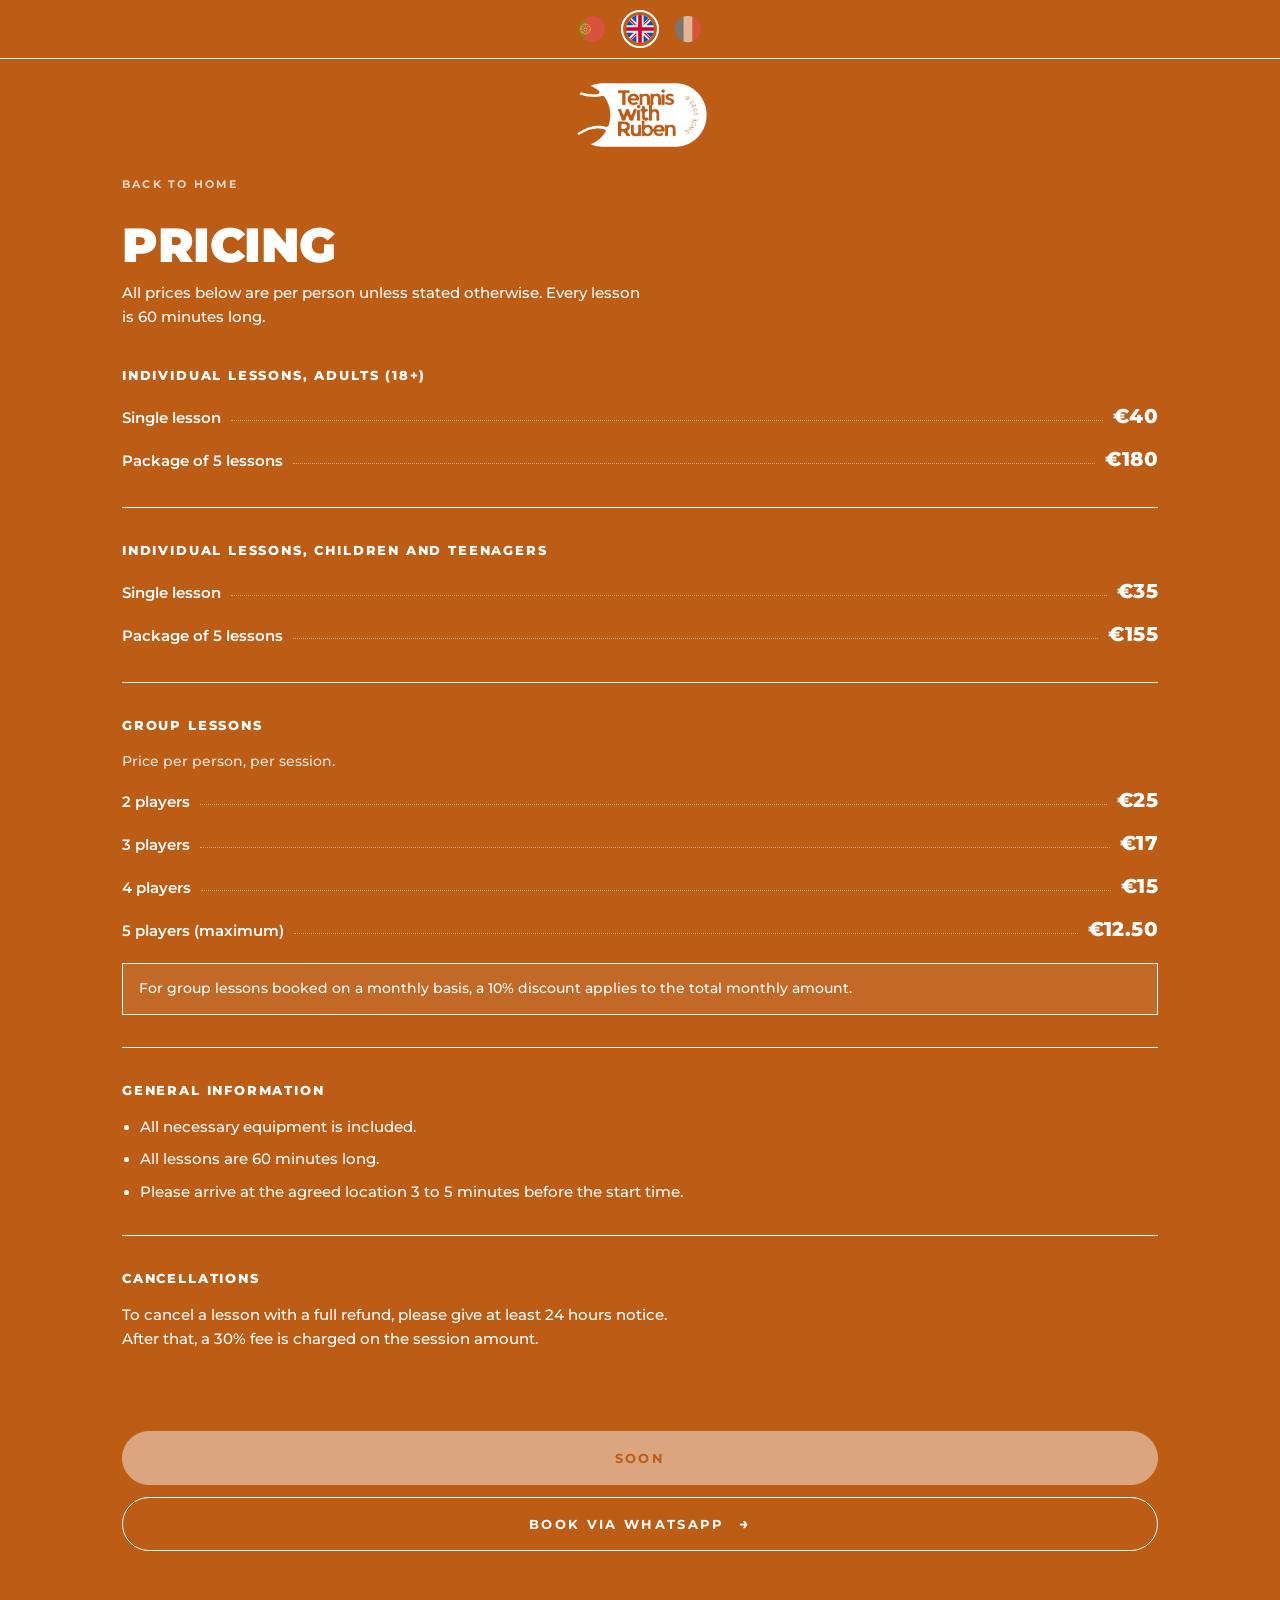
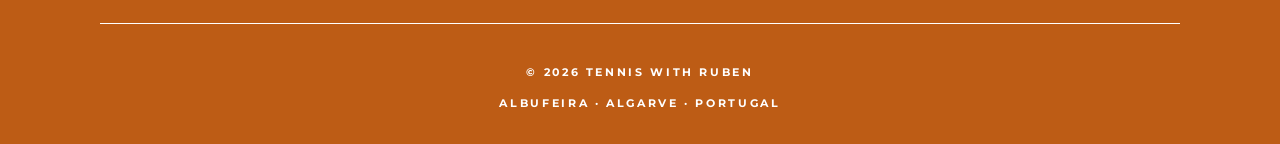
==== precos.html @ d966b4c9 "m" ====
<!DOCTYPE html>
<html lang="pt-PT">
<head>
  <meta charset="UTF-8" />
  <meta http-equiv="X-UA-Compatible" content="IE=edge" />
  <meta
    name="viewport"
    content="width=device-width, initial-scale=1.0, viewport-fit=cover, maximum-scale=5.0"
  />
  <meta name="theme-color" content="#bd5c15" />
  <meta name="description" content="Preços e pacotes de aulas de ténis com o Ruben em Albufeira, Algarve." />

  <title>Preços, Tennis With Ruben</title>

  <link rel="icon" type="image/png" sizes="32x32" href="assets/images/icon-square.png" />
  <link rel="apple-touch-icon" href="assets/images/og-share.png" />

  <link rel="preconnect" href="https://fonts.googleapis.com" />
  <link rel="preconnect" href="https://fonts.gstatic.com" crossorigin />
  <link
    href="https://fonts.googleapis.com/css2?family=Montserrat:ital,wght@0,400;0,500;0,600;0,700;0,800;0,900&display=swap"
    rel="stylesheet"
  />

  <link rel="stylesheet" href="styles.css" />
</head>
<body>
  <a class="skip-link" href="#main">Skip to content</a>

  <header class="topbar">
    <nav class="lang-switch" aria-label="Language">
      <button class="lang-btn is-active" type="button" data-lang="pt" aria-pressed="true" aria-label="Português">
        <img src="assets/svgicons/flag-for-portugal-svgrepo-com.svg" alt="" class="lang-flag" width="28" height="28" />
      </button>
      <button class="lang-btn" type="button" data-lang="en" aria-pressed="false" aria-label="English">
        <img src="assets/svgicons/united-kingdom-svgrepo-com.svg" alt="" class="lang-flag" width="28" height="28" />
      </button>
      <button class="lang-btn" type="button" data-lang="fr" aria-pressed="false" aria-label="Français">
        <img src="assets/svgicons/flag-for-france-svgrepo-com.svg" alt="" class="lang-flag" width="28" height="28" />
      </button>
    </nav>
  </header>

  <main id="main" class="pricing-page">
    <section class="hero">
      <a href="index.html" class="page-logo-link">
        <img
          src="assets/images/logopill2.png"
          alt="Tennis with Ruben"
          class="hero-logo logo-pill"
          width="320"
          height="96"
        />
      </a>
    </section>

    <div class="pricing-content">
      <a href="index.html" class="back-link" data-i18n="nav.back">Voltar ao início</a>

      <header class="pricing-header">
        <h1 class="pricing-title" data-i18n="price.title">Preços</h1>
        <p class="pricing-intro" data-i18n="price.intro">
          Todos os valores abaixo são por pessoa, salvo indicação em contrário. Cada aula tem a duração de 60 minutos.
        </p>
      </header>

      <section class="price-block">
        <h2 class="price-block-title" data-i18n="price.adults.title">Aulas Individuais, Adultos (+18)</h2>
        <ul class="price-rows">
          <li class="price-row">
            <span class="price-row-label" data-i18n="price.adults.single">Aula avulsa</span>
            <span class="price-row-dots" aria-hidden="true"></span>
            <span class="price-row-value">€40</span>
          </li>
          <li class="price-row">
            <span class="price-row-label" data-i18n="price.adults.pack">Pacote de 5 aulas</span>
            <span class="price-row-dots" aria-hidden="true"></span>
            <span class="price-row-value">€180</span>
          </li>
        </ul>
      </section>

      <section class="price-block">
        <h2 class="price-block-title" data-i18n="price.children.title">Aulas Individuais, Crianças e Adolescentes</h2>
        <ul class="price-rows">
          <li class="price-row">
            <span class="price-row-label" data-i18n="price.children.single">Aula avulsa</span>
            <span class="price-row-dots" aria-hidden="true"></span>
            <span class="price-row-value">€35</span>
          </li>
          <li class="price-row">
            <span class="price-row-label" data-i18n="price.children.pack">Pacote de 5 aulas</span>
            <span class="price-row-dots" aria-hidden="true"></span>
            <span class="price-row-value">€155</span>
          </li>
        </ul>
      </section>

      <section class="price-block">
        <h2 class="price-block-title" data-i18n="price.group.title">Aulas em Grupo</h2>
        <p class="price-block-note" data-i18n="price.group.note">Preço por pessoa, por sessão.</p>
        <ul class="price-rows">
          <li class="price-row">
            <span class="price-row-label" data-i18n="price.group.people2">2 pessoas</span>
            <span class="price-row-dots" aria-hidden="true"></span>
            <span class="price-row-value">€25</span>
          </li>
          <li class="price-row">
            <span class="price-row-label" data-i18n="price.group.people3">3 pessoas</span>
            <span class="price-row-dots" aria-hidden="true"></span>
            <span class="price-row-value">€17</span>
          </li>
          <li class="price-row">
            <span class="price-row-label" data-i18n="price.group.people4">4 pessoas</span>
            <span class="price-row-dots" aria-hidden="true"></span>
            <span class="price-row-value">€15</span>
          </li>
          <li class="price-row">
            <span class="price-row-label" data-i18n="price.group.people5">5 pessoas (máximo)</span>
            <span class="price-row-dots" aria-hidden="true"></span>
            <span class="price-row-value">€12.50</span>
          </li>
        </ul>
        <p class="price-highlight" data-i18n="price.group.monthly">
          Para aulas em grupo com frequência mensal, aplico um desconto de 10% sobre o valor total do mês.
        </p>
      </section>

      <section class="price-block price-block-info">
        <h2 class="price-block-title" data-i18n="price.info.title">Informação Geral</h2>
        <ul class="info-list">
          <li data-i18n="price.info.equipment">Todo o equipamento necessário está incluído.</li>
          <li data-i18n="price.info.duration">Todas as aulas têm a duração de 60 minutos.</li>
          <li data-i18n="price.info.arrival">Chega ao local combinado com 3 a 5 minutos de antecedência.</li>
        </ul>
      </section>

      <section class="price-block price-block-info">
        <h2 class="price-block-title" data-i18n="price.cancel.title">Cancelamentos</h2>
        <p class="info-paragraph" data-i18n="price.cancel.body">
          Para cancelar uma aula com reembolso integral, avisa com pelo menos 24 horas de antecedência. Após esse prazo, é aplicada uma taxa de 30% sobre o valor da sessão.
        </p>
      </section>

      <div class="pricing-actions">
        <span
          class="btn btn-primary pricing-cta is-disabled"
          role="status"
          aria-disabled="true"
        >
          <span data-i18n="s3.btn">Em breve</span>
        </span>
        <a
          class="btn btn-outline pricing-cta-secondary"
          data-i18n-href="price.whatsapp.packages"
          href="https://wa.me/351962669288"
          target="_blank"
          rel="noopener"
        >
          <span data-i18n="price.cta">Reservar por WhatsApp</span>
          <span class="arrow" aria-hidden="true">→</span>
        </a>
      </div>
    </div>

    <footer class="footer">
      <div class="footer-line">© <span id="year">2026</span> Tennis With Ruben</div>
      <div class="footer-line" data-i18n="footer.loc">Albufeira · Algarve · Portugal</div>
    </footer>
  </main>

  <script src="i18n.js"></script>
  <script src="app.js"></script>
</body>
</html>
---- styles.css ----
/* ============================================================
   Tennis With Ruben — country-club edition
   Palette: terracotta (main) + white (details) — inverted
   Type: Montserrat
   ============================================================ */

:root {
  --white: #ffffff;
  --accent: #bd5c15;
  --accent-deep: #9a4a11;

  /* Page: orange surface, white type */
  --bg: var(--accent);
  --bg-deep: var(--accent-deep);
  --fg: var(--white);
  --fg-soft: rgba(255, 255, 255, 0.55);
  --fg-muted: rgba(255, 255, 255, 0.14);

  /* Modal sheet: white surface, orange type (readable) */
  --surface: var(--white);
  --surface-fg: var(--accent);
  --surface-muted: rgba(189, 92, 21, 0.12);

  --max-w: 1080px;
  --gutter-x: 22px;

  --safe-top: env(safe-area-inset-top, 0px);
  --safe-bottom: env(safe-area-inset-bottom, 0px);
}

*,
*::before,
*::after {
  box-sizing: border-box;
}

html,
body {
  margin: 0;
  padding: 0;
}

html {
  -webkit-text-size-adjust: 100%;
  text-size-adjust: 100%;
}

button {
  font: inherit;
  color: inherit;
  background: none;
  border: 0;
  cursor: pointer;
}

a {
  color: inherit;
  text-decoration: none;
  -webkit-tap-highlight-color: transparent;
}

:focus-visible {
  outline: 2px solid var(--fg);
  outline-offset: 3px;
}

::selection {
  background: var(--fg);
  color: var(--bg);
}

body {
  font-family: "Montserrat", system-ui, -apple-system, "Segoe UI", Roboto,
    "Helvetica Neue", Arial, sans-serif;
  color: var(--fg);
  background: var(--bg);
  min-height: 100svh;
  min-height: 100vh;
  font-size: 16px;
  line-height: 1.55;
  -webkit-font-smoothing: antialiased;
  -moz-osx-font-smoothing: grayscale;
  overflow-x: hidden;
}

.skip-link {
  position: absolute;
  left: -9999px;
}
.skip-link:focus {
  left: 16px;
  top: 16px;
  background: var(--fg);
  color: var(--bg);
  padding: 10px 14px;
  z-index: 1000;
}

/* ---------- Topbar (language only) ---------- */
.topbar {
  position: sticky;
  top: 0;
  z-index: 20;
  background: var(--bg);
  border-bottom: 1px solid var(--fg);
  padding: calc(10px + var(--safe-top)) var(--gutter-x) 10px;
  display: flex;
  justify-content: center;
}

.lang-switch {
  display: inline-flex;
  align-items: center;
  gap: 10px;
}
.lang-btn {
  padding: 3px;
  border-radius: 50%;
  border: 2px solid transparent;
  line-height: 0;
  opacity: 0.55;
  transition: opacity 0.15s ease, border-color 0.15s ease, transform 0.08s ease;
}
.lang-btn.is-active {
  opacity: 1;
  border-color: var(--fg);
}
.lang-btn:hover {
  opacity: 1;
}
.lang-btn:active {
  transform: scale(0.94);
}
.lang-flag {
  display: block;
  width: 28px;
  height: 28px;
  border-radius: 50%;
  object-fit: cover;
}

/* ---------- Layout helpers ---------- */
main { display: block; }

.section,
.hero,
.footer {
  max-width: var(--max-w);
  margin: 0 auto;
  padding: 0 var(--gutter-x);
}

/* ---------- Hero (small logo only) ---------- */
.hero {
  padding: 24px var(--gutter-x) 32px;
  text-align: center;
}

.hero-logo-wrap {
  margin: 0;
  line-height: 0;
  padding: 8px 0;
}

/* Horizontal pill logos — height-led sizing */
.logo-pill {
  display: block;
  width: auto;
  object-fit: contain;
  object-position: center;
}

.hero-logo {
  height: 64px;
  max-width: min(92vw, 340px);
  margin: 0 auto;
}

/* ---------- Buttons ---------- */
.btn {
  display: inline-flex;
  align-items: center;
  gap: 14px;
  padding: 16px 22px;
  font-family: inherit;
  font-size: 13px;
  font-weight: 700;
  text-transform: uppercase;
  letter-spacing: 0.18em;
  border-radius: 999px;
  border: 1.5px solid var(--fg);
  transition: background-color 0.18s ease, color 0.18s ease, transform 0.08s ease;
  cursor: pointer;
  white-space: nowrap;
}
.btn .arrow {
  font-size: 16px;
  line-height: 1;
  transition: transform 0.18s ease;
}
.btn:hover .arrow { transform: translateX(4px); }
.btn:active { transform: scale(0.985); }

.btn-primary {
  background: var(--fg);
  color: var(--bg);
  border-color: var(--fg);
}
.btn-primary:hover {
  background: rgba(255, 255, 255, 0.88);
  border-color: rgba(255, 255, 255, 0.88);
}

.btn-outline {
  background: transparent;
  color: var(--fg);
}
.btn-outline:hover {
  background: var(--fg);
  color: var(--bg);
  border-color: var(--fg);
}

.btn-lg {
  padding: 20px 28px;
  font-size: 14px;
}

.btn.is-disabled {
  opacity: 0.45;
  cursor: not-allowed;
  pointer-events: none;
}
.btn.is-disabled:hover {
  background: transparent;
  color: var(--fg);
  border-color: var(--fg);
}
.btn-primary.is-disabled:hover {
  background: var(--fg);
  color: var(--bg);
}
.btn.is-disabled:hover .arrow { transform: none; }
.btn.is-disabled:active { transform: none; }

/* ---------- Sections ---------- */
.section {
  padding-top: 40px;
  padding-bottom: 40px;
}

.hero + .section {
  padding-top: 8px;
}

.section-label {
  display: flex;
  align-items: center;
  gap: 14px;
  margin: 0 0 20px;
  font-size: 11px;
  font-weight: 700;
  text-transform: uppercase;
  letter-spacing: 0.26em;
  color: var(--fg);
}
.section-label .num {
  font-size: 12px;
  font-weight: 800;
  border: 1.5px solid var(--fg);
  padding: 3px 8px;
  letter-spacing: 0.14em;
}

.section-title {
  margin: 0 0 14px;
  font-size: clamp(36px, 9vw, 64px);
  font-weight: 900;
  text-transform: uppercase;
  letter-spacing: -0.015em;
  line-height: 0.98;
  color: var(--fg);
}

.section-desc {
  margin: 0 0 24px;
  max-width: 46ch;
  font-size: 15px;
  font-weight: 500;
  color: var(--fg);
}

.section-btn {
  margin-top: 6px;
}

.section-about {
  padding-bottom: 48px;
}

.section-about .section-desc {
  max-width: 56ch;
  font-size: 16px;
  margin-bottom: 0;
}

/* ---------- Horizontal rule ---------- */
.rule {
  max-width: var(--max-w);
  margin: 0 auto;
  border: 0;
  border-top: 1px solid var(--fg);
  opacity: 0.45;
}

/* ---------- Footer ---------- */
.footer {
  padding-top: 40px;
  padding-bottom: calc(32px + var(--safe-bottom));
  border-top: 1px solid var(--fg);
  text-align: center;
  font-size: 11px;
  font-weight: 700;
  text-transform: uppercase;
  letter-spacing: 0.24em;
  color: var(--fg);
  display: flex;
  flex-direction: column;
  align-items: center;
  gap: 14px;
}

.footer-logo {
  height: 44px;
  max-width: min(80vw, 260px);
  margin: 4px 0 8px;
}

/* ---------- Modal ---------- */
.modal {
  position: fixed;
  inset: 0;
  z-index: 60;
  display: grid;
  place-items: end center;
}
.modal[hidden] { display: none; }

.modal-backdrop {
  position: absolute;
  inset: 0;
  background: rgba(42, 30, 10, 0.55);
}

.modal-card {
  position: relative;
  width: 100%;
  max-width: 520px;
  background: var(--surface);
  border-top: 1.5px solid var(--surface-fg);
  padding: 40px 22px calc(32px + var(--safe-bottom));
  max-height: 92svh;
  overflow-y: auto;
  overscroll-behavior: contain;
}

@media (min-width: 600px) {
  .modal { place-items: center; padding: 18px; }
  .modal-card {
    border: 1.5px solid var(--surface-fg);
    max-height: 86vh;
  }
}

.modal-close {
  position: absolute;
  top: 8px;
  right: 12px;
  width: 36px;
  height: 36px;
  font-size: 26px;
  line-height: 1;
  color: var(--surface-fg);
  display: grid;
  place-items: center;
  border-radius: 50%;
}
.modal-close:hover { background: var(--surface-muted); }

.modal-logo {
  height: 52px;
  max-width: min(85vw, 300px);
  margin: 12px auto 24px;
}
.modal-title {
  margin: 0 0 6px;
  font-size: clamp(26px, 7vw, 36px);
  font-weight: 900;
  text-transform: uppercase;
  letter-spacing: -0.01em;
  line-height: 1;
  text-align: center;
  color: var(--surface-fg);
}
.modal-sub {
  margin: 0 0 24px;
  text-align: center;
  font-size: 13px;
  color: var(--surface-fg);
}

.pkg-list {
  list-style: none;
  margin: 0;
  padding: 0;
  display: grid;
  gap: 18px;
}

.pkg {
  border-top: 1px solid var(--surface-fg);
  padding-top: 16px;
}
.pkg:last-child {
  border-bottom: 1px solid var(--surface-fg);
  padding-bottom: 16px;
}

.pkg-row {
  display: flex;
  align-items: baseline;
  gap: 10px;
}
.pkg-row h3 {
  margin: 0;
  font-size: 14px;
  font-weight: 800;
  text-transform: uppercase;
  letter-spacing: 0.1em;
  color: var(--surface-fg);
}
.pkg-row .dots {
  flex: 1;
  height: 1px;
  border-bottom: 1.5px dotted var(--surface-fg);
  opacity: 0.55;
  transform: translateY(-2px);
}
.pkg-row .price {
  font-size: 18px;
  font-weight: 800;
  color: var(--surface-fg);
  letter-spacing: 0.02em;
}

.pkg-desc {
  margin: 6px 0 0;
  font-size: 13px;
  color: var(--surface-fg);
  opacity: 0.85;
}

.modal-cta {
  display: inline-flex;
  margin-top: 22px;
  width: 100%;
  justify-content: center;
}

/* Buttons inside white modal use orange-on-white */
.modal-card .btn {
  border-color: var(--surface-fg);
}
.modal-card .btn-primary {
  background: var(--surface-fg);
  color: var(--surface);
  border-color: var(--surface-fg);
}
.modal-card .btn-primary:hover {
  background: var(--bg-deep);
  border-color: var(--bg-deep);
}

/* ---------- Pricing page ---------- */
.pricing-page .hero {
  padding-bottom: 16px;
}

.page-logo-link {
  display: inline-block;
  line-height: 0;
}

.pricing-content {
  max-width: var(--max-w);
  margin: 0 auto;
  padding: 0 var(--gutter-x) 24px;
}

.back-link {
  display: inline-block;
  margin-bottom: 28px;
  font-size: 11px;
  font-weight: 700;
  text-transform: uppercase;
  letter-spacing: 0.2em;
  color: var(--fg);
  opacity: 0.75;
  transition: opacity 0.15s ease;
}
.back-link:hover {
  opacity: 1;
}

.pricing-header {
  margin-bottom: 36px;
}

.pricing-title {
  margin: 0 0 12px;
  font-size: clamp(32px, 8vw, 48px);
  font-weight: 900;
  text-transform: uppercase;
  letter-spacing: -0.01em;
  line-height: 1;
  color: var(--fg);
}

.pricing-intro {
  margin: 0;
  max-width: 52ch;
  font-size: 15px;
  font-weight: 500;
  color: var(--fg);
  line-height: 1.6;
}

.price-block {
  margin-bottom: 32px;
  padding-bottom: 32px;
  border-bottom: 1px solid var(--fg);
  opacity: 1;
}
.price-block:last-of-type {
  border-bottom: 0;
  padding-bottom: 0;
}

.price-block-title {
  margin: 0 0 16px;
  font-size: 13px;
  font-weight: 800;
  text-transform: uppercase;
  letter-spacing: 0.14em;
  color: var(--fg);
}

.price-block-note {
  margin: 0 0 12px;
  font-size: 14px;
  font-weight: 500;
  color: var(--fg);
  opacity: 0.85;
}

.price-rows {
  list-style: none;
  margin: 0;
  padding: 0;
  display: grid;
  gap: 12px;
}

.price-row {
  display: flex;
  align-items: baseline;
  gap: 10px;
}

.price-row-label {
  font-size: 15px;
  font-weight: 600;
  color: var(--fg);
}

.price-row-dots {
  flex: 1;
  border-bottom: 1.5px dotted var(--fg);
  opacity: 0.45;
  transform: translateY(-2px);
}

.price-row-value {
  font-size: 20px;
  font-weight: 800;
  color: var(--fg);
  letter-spacing: 0.02em;
}

.price-highlight {
  margin: 18px 0 0;
  padding: 14px 16px;
  font-size: 14px;
  font-weight: 500;
  line-height: 1.55;
  color: var(--fg);
  border: 1.5px solid var(--fg);
  background: rgba(255, 255, 255, 0.08);
}

.price-block-info .info-list {
  margin: 0;
  padding: 0 0 0 18px;
  display: grid;
  gap: 10px;
}

.price-block-info .info-list li {
  font-size: 14.5px;
  font-weight: 500;
  color: var(--fg);
  line-height: 1.55;
}

.info-paragraph {
  margin: 0;
  font-size: 14.5px;
  font-weight: 500;
  line-height: 1.6;
  color: var(--fg);
  max-width: 56ch;
}

.pricing-cta {
  display: inline-flex;
  margin-top: 40px;
  width: 100%;
  justify-content: center;
}

.pricing-page .footer {
  margin-top: 48px;
}

.pricing-actions {
  display: grid;
  gap: 12px;
  margin-top: 40px;
}

.pricing-cta,
.pricing-cta-secondary {
  display: inline-flex;
  width: 100%;
  justify-content: center;
}

/* ---------- Reduced motion ---------- */
@media (prefers-reduced-motion: reduce) {
  *,
  *::before,
  *::after {
    transition-duration: 0.001ms !important;
    animation-duration: 0.001ms !important;
  }
}
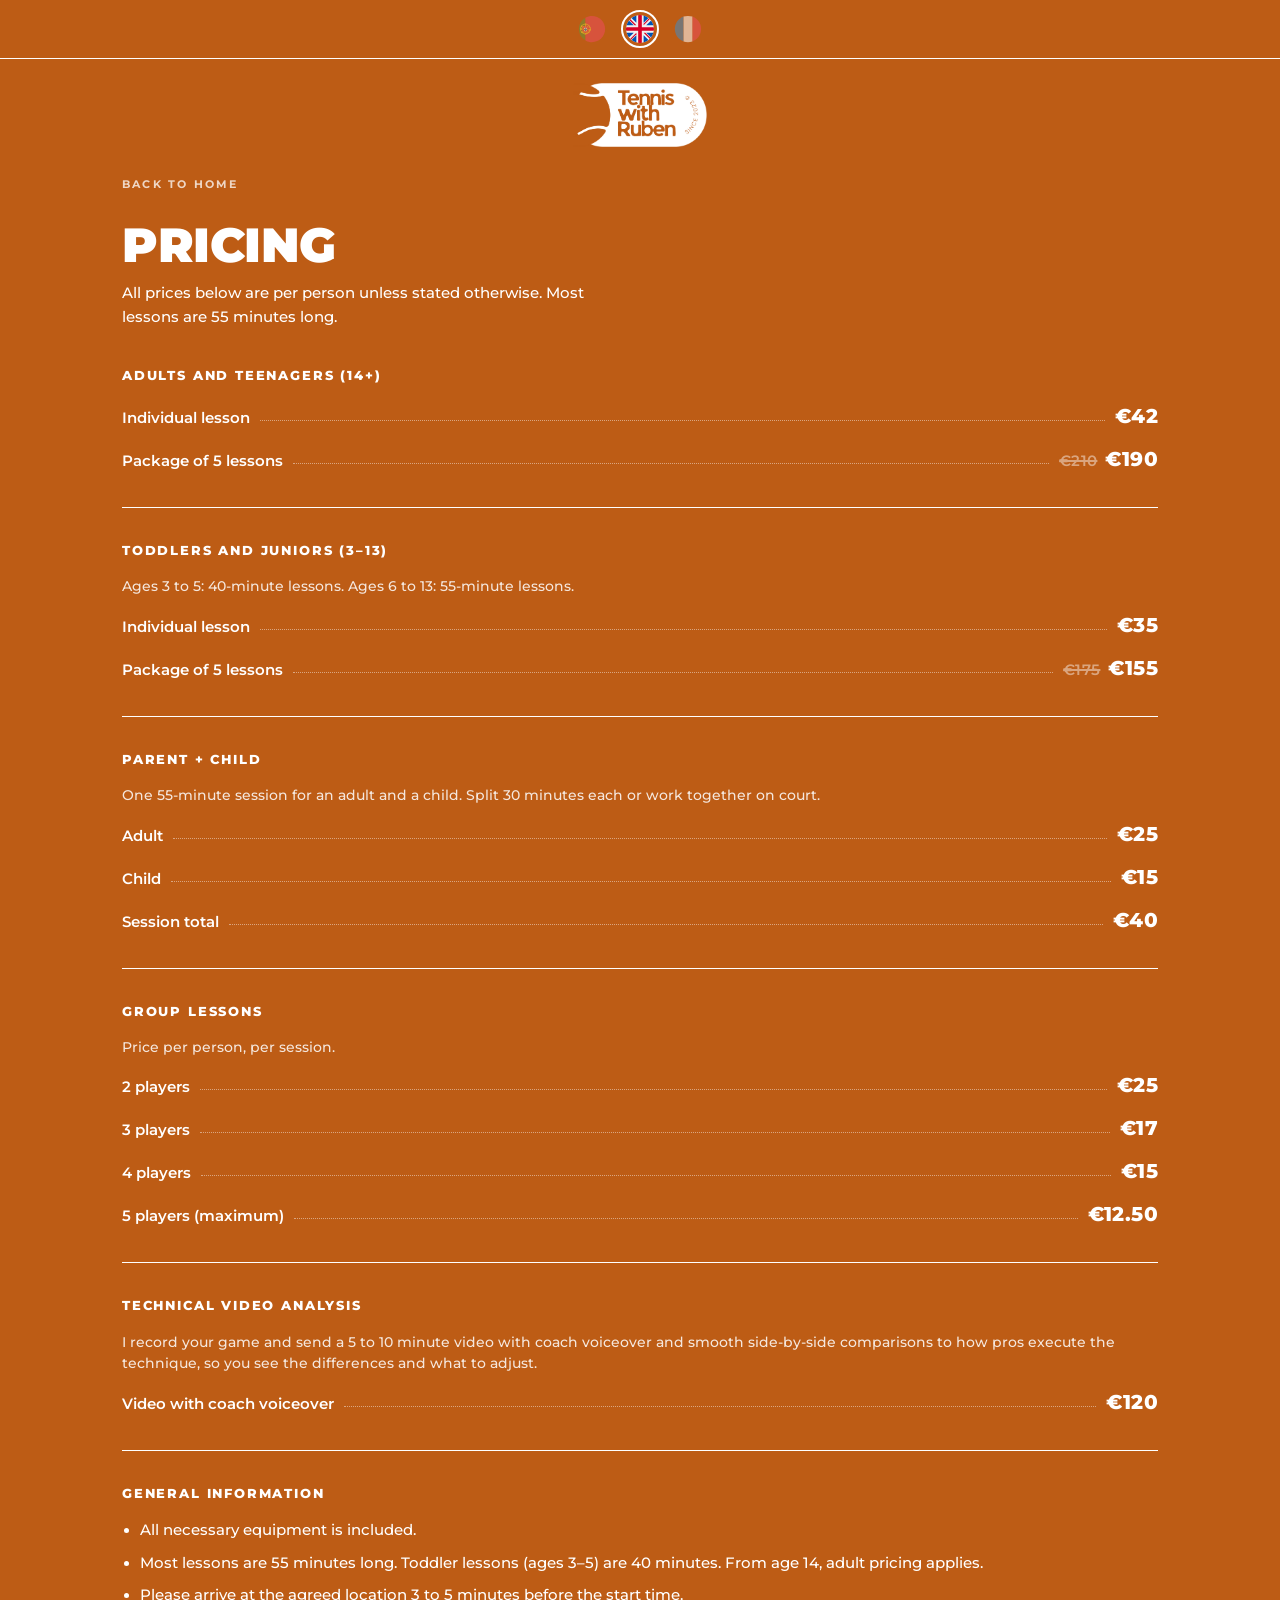
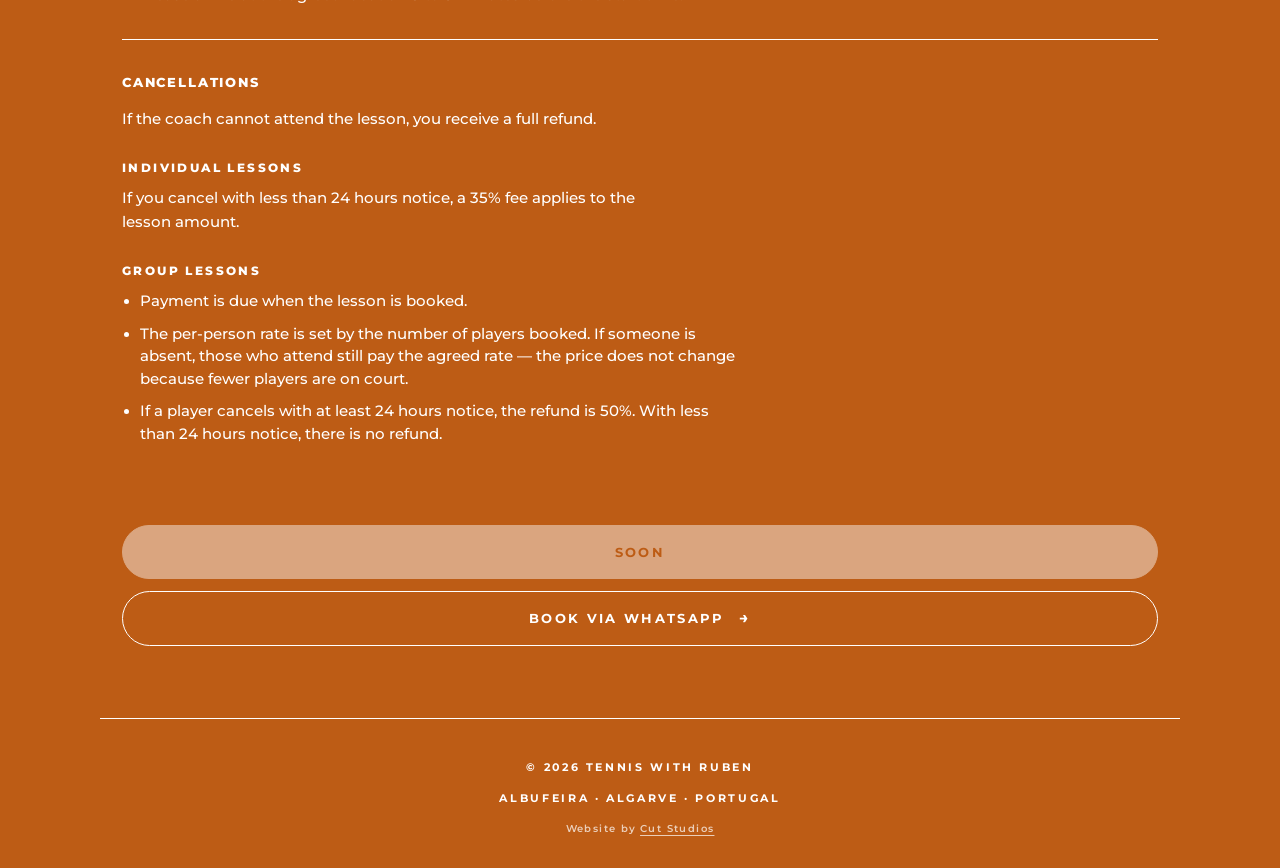
==== commit ddcca14d: "m" ====
--- a/precos.html
+++ b/precos.html
@@ -60,38 +60,71 @@
       <header class="pricing-header">
         <h1 class="pricing-title" data-i18n="price.title">Preços</h1>
         <p class="pricing-intro" data-i18n="price.intro">
-          Todos os valores abaixo são por pessoa, salvo indicação em contrário. Cada aula tem a duração de 60 minutos.
+          Todos os valores abaixo são por pessoa, salvo indicação em contrário. A maioria das aulas tem 55 minutos.
         </p>
       </header>
 
       <section class="price-block">
-        <h2 class="price-block-title" data-i18n="price.adults.title">Aulas Individuais, Adultos (+18)</h2>
-        <ul class="price-rows">
-          <li class="price-row">
-            <span class="price-row-label" data-i18n="price.adults.single">Aula avulsa</span>
+        <h2 class="price-block-title" data-i18n="price.adults.title">Adultos e Adolescentes (14+)</h2>
+        <ul class="price-rows">
+          <li class="price-row">
+            <span class="price-row-label" data-i18n="price.adults.single">Aula individual</span>
+            <span class="price-row-dots" aria-hidden="true"></span>
+            <span class="price-row-value">€42</span>
+          </li>
+          <li class="price-row">
+            <span class="price-row-label" data-i18n="price.adults.pack">Pacote de 5 aulas</span>
+            <span class="price-row-dots" aria-hidden="true"></span>
+            <span class="price-row-value-wrap">
+              <span class="price-row-value price-row-value-was" aria-hidden="true">€210</span>
+              <span class="price-row-value">€190</span>
+            </span>
+          </li>
+        </ul>
+      </section>
+
+      <section class="price-block">
+        <h2 class="price-block-title" data-i18n="price.juniors.title">Pequeninos e Juniores (3–13 anos)</h2>
+        <p class="price-block-note" data-i18n="price.juniors.note">
+          Dos 3 aos 5 anos, a aula tem 40 minutos. Dos 6 aos 13, 55 minutos.
+        </p>
+        <ul class="price-rows">
+          <li class="price-row">
+            <span class="price-row-label" data-i18n="price.juniors.single">Aula individual</span>
+            <span class="price-row-dots" aria-hidden="true"></span>
+            <span class="price-row-value">€35</span>
+          </li>
+          <li class="price-row">
+            <span class="price-row-label" data-i18n="price.juniors.pack">Pacote de 5 aulas</span>
+            <span class="price-row-dots" aria-hidden="true"></span>
+            <span class="price-row-value-wrap">
+              <span class="price-row-value price-row-value-was" aria-hidden="true">€175</span>
+              <span class="price-row-value">€155</span>
+            </span>
+          </li>
+        </ul>
+      </section>
+
+      <section class="price-block">
+        <h2 class="price-block-title" data-i18n="price.parent.title">Pai ou Mãe + Filho(a)</h2>
+        <p class="price-block-note" data-i18n="price.parent.note">
+          Uma sessão de 55 minutos para adulto e criança. Podes dividir 30 minutos para cada ou trabalhar em conjunto no court.
+        </p>
+        <ul class="price-rows">
+          <li class="price-row">
+            <span class="price-row-label" data-i18n="price.parent.adult">Adulto</span>
+            <span class="price-row-dots" aria-hidden="true"></span>
+            <span class="price-row-value">€25</span>
+          </li>
+          <li class="price-row">
+            <span class="price-row-label" data-i18n="price.parent.child">Criança</span>
+            <span class="price-row-dots" aria-hidden="true"></span>
+            <span class="price-row-value">€15</span>
+          </li>
+          <li class="price-row">
+            <span class="price-row-label" data-i18n="price.parent.total">Total da sessão</span>
             <span class="price-row-dots" aria-hidden="true"></span>
             <span class="price-row-value">€40</span>
-          </li>
-          <li class="price-row">
-            <span class="price-row-label" data-i18n="price.adults.pack">Pacote de 5 aulas</span>
-            <span class="price-row-dots" aria-hidden="true"></span>
-            <span class="price-row-value">€180</span>
-          </li>
-        </ul>
-      </section>
-
-      <section class="price-block">
-        <h2 class="price-block-title" data-i18n="price.children.title">Aulas Individuais, Crianças e Adolescentes</h2>
-        <ul class="price-rows">
-          <li class="price-row">
-            <span class="price-row-label" data-i18n="price.children.single">Aula avulsa</span>
-            <span class="price-row-dots" aria-hidden="true"></span>
-            <span class="price-row-value">€35</span>
-          </li>
-          <li class="price-row">
-            <span class="price-row-label" data-i18n="price.children.pack">Pacote de 5 aulas</span>
-            <span class="price-row-dots" aria-hidden="true"></span>
-            <span class="price-row-value">€155</span>
           </li>
         </ul>
       </section>
@@ -121,25 +154,53 @@
             <span class="price-row-value">€12.50</span>
           </li>
         </ul>
-        <p class="price-highlight" data-i18n="price.group.monthly">
-          Para aulas em grupo com frequência mensal, aplico um desconto de 10% sobre o valor total do mês.
-        </p>
+      </section>
+
+      <section class="price-block">
+        <h2 class="price-block-title" data-i18n="price.analysis.title">Análise Técnica em Vídeo</h2>
+        <p class="price-block-note" data-i18n="price.analysis.desc">
+          Gravo o teu jogo e envio um vídeo de 5 a 10 minutos com voz do treinador e comparações fluidas lado a lado com a técnica dos profissionais, para veres as diferenças e o que ajustar.
+        </p>
+        <ul class="price-rows">
+          <li class="price-row">
+            <span class="price-row-label" data-i18n="price.analysis.item">Vídeo com narração do treinador</span>
+            <span class="price-row-dots" aria-hidden="true"></span>
+            <span class="price-row-value">€120</span>
+          </li>
+        </ul>
       </section>
 
       <section class="price-block price-block-info">
         <h2 class="price-block-title" data-i18n="price.info.title">Informação Geral</h2>
         <ul class="info-list">
           <li data-i18n="price.info.equipment">Todo o equipamento necessário está incluído.</li>
-          <li data-i18n="price.info.duration">Todas as aulas têm a duração de 60 minutos.</li>
+          <li data-i18n="price.info.duration">A maioria das aulas tem 55 minutos. Aulas para pequeninos (3–5 anos) têm 40 minutos. A partir dos 14 anos aplicam-se os preços de adulto.</li>
           <li data-i18n="price.info.arrival">Chega ao local combinado com 3 a 5 minutos de antecedência.</li>
         </ul>
       </section>
 
-      <section class="price-block price-block-info">
+      <section class="price-block price-block-info price-block-cancel">
         <h2 class="price-block-title" data-i18n="price.cancel.title">Cancelamentos</h2>
-        <p class="info-paragraph" data-i18n="price.cancel.body">
-          Para cancelar uma aula com reembolso integral, avisa com pelo menos 24 horas de antecedência. Após esse prazo, é aplicada uma taxa de 30% sobre o valor da sessão.
-        </p>
+
+        <p class="info-paragraph cancel-intro" data-i18n="price.cancel.coach">
+          Se o treinador não puder dar a aula, o reembolso é integral.
+        </p>
+
+        <h3 class="price-cancel-subtitle" data-i18n="price.cancel.individual.title">Aulas individuais</h3>
+        <p class="info-paragraph" data-i18n="price.cancel.individual.body">
+          Se cancelares com menos de 24 horas de antecedência, aplica-se uma taxa de 35% sobre o valor da aula.
+        </p>
+
+        <h3 class="price-cancel-subtitle" data-i18n="price.cancel.group.title">Aulas em grupo</h3>
+        <ul class="info-list cancel-list">
+          <li data-i18n="price.cancel.group.prepay">O pagamento é feito no momento da marcação.</li>
+          <li data-i18n="price.cancel.group.absence">
+            O preço por pessoa é fixado pelo número de jogadores marcados. Se alguém faltar, quem comparecer continua a pagar o valor acordado — o preço não muda por haver menos jogadores em court.
+          </li>
+          <li data-i18n="price.cancel.group.refund">
+            Se um jogador cancelar com pelo menos 24 horas de antecedência, o reembolso é de 50%. Com menos de 24 horas de antecedência, não há reembolso.
+          </li>
+        </ul>
       </section>
 
       <div class="pricing-actions">
@@ -166,6 +227,10 @@
     <footer class="footer">
       <div class="footer-line">© <span id="year">2026</span> Tennis With Ruben</div>
       <div class="footer-line" data-i18n="footer.loc">Albufeira · Algarve · Portugal</div>
+      <div class="footer-line footer-credit">
+        <span data-i18n="footer.credit">Site criado por</span>
+        <a href="https://cutstudios.pt" target="_blank" rel="noopener noreferrer">Cut Studios</a>
+      </div>
     </footer>
   </main>
 
--- a/styles.css
+++ b/styles.css
@@ -334,6 +334,30 @@
   height: 44px;
   max-width: min(80vw, 260px);
   margin: 4px 0 8px;
+}
+
+.footer-credit {
+  display: flex;
+  flex-wrap: wrap;
+  justify-content: center;
+  align-items: center;
+  gap: 0.35em;
+  letter-spacing: 0.14em;
+  text-transform: none;
+  font-weight: 600;
+  font-size: 10px;
+  opacity: 0.7;
+}
+
+.footer-credit a {
+  color: inherit;
+  text-decoration: underline;
+  text-underline-offset: 3px;
+  transition: opacity 0.18s ease;
+}
+
+.footer-credit a:hover {
+  opacity: 1;
 }
 
 /* ---------- Modal ---------- */
@@ -590,11 +614,26 @@
   transform: translateY(-2px);
 }
 
+.price-row-value-wrap {
+  display: inline-flex;
+  align-items: baseline;
+  gap: 8px;
+  flex-shrink: 0;
+}
+
 .price-row-value {
   font-size: 20px;
   font-weight: 800;
   color: var(--fg);
   letter-spacing: 0.02em;
+}
+
+.price-row-value-was {
+  font-size: 15px;
+  font-weight: 600;
+  opacity: 0.45;
+  text-decoration: line-through;
+  text-decoration-thickness: 1.5px;
 }
 
 .price-highlight {
@@ -628,6 +667,28 @@
   font-weight: 500;
   line-height: 1.6;
   color: var(--fg);
+  max-width: 56ch;
+}
+
+.price-cancel-subtitle {
+  margin: 28px 0 10px;
+  font-size: 12px;
+  font-weight: 800;
+  text-transform: uppercase;
+  letter-spacing: 0.2em;
+  color: var(--fg);
+}
+
+.price-block-cancel .cancel-intro {
+  margin-top: 16px;
+}
+
+.price-block-cancel .price-cancel-subtitle:first-of-type {
+  margin-top: 28px;
+}
+
+.price-block-cancel .cancel-list {
+  margin-top: 8px;
   max-width: 56ch;
 }
 
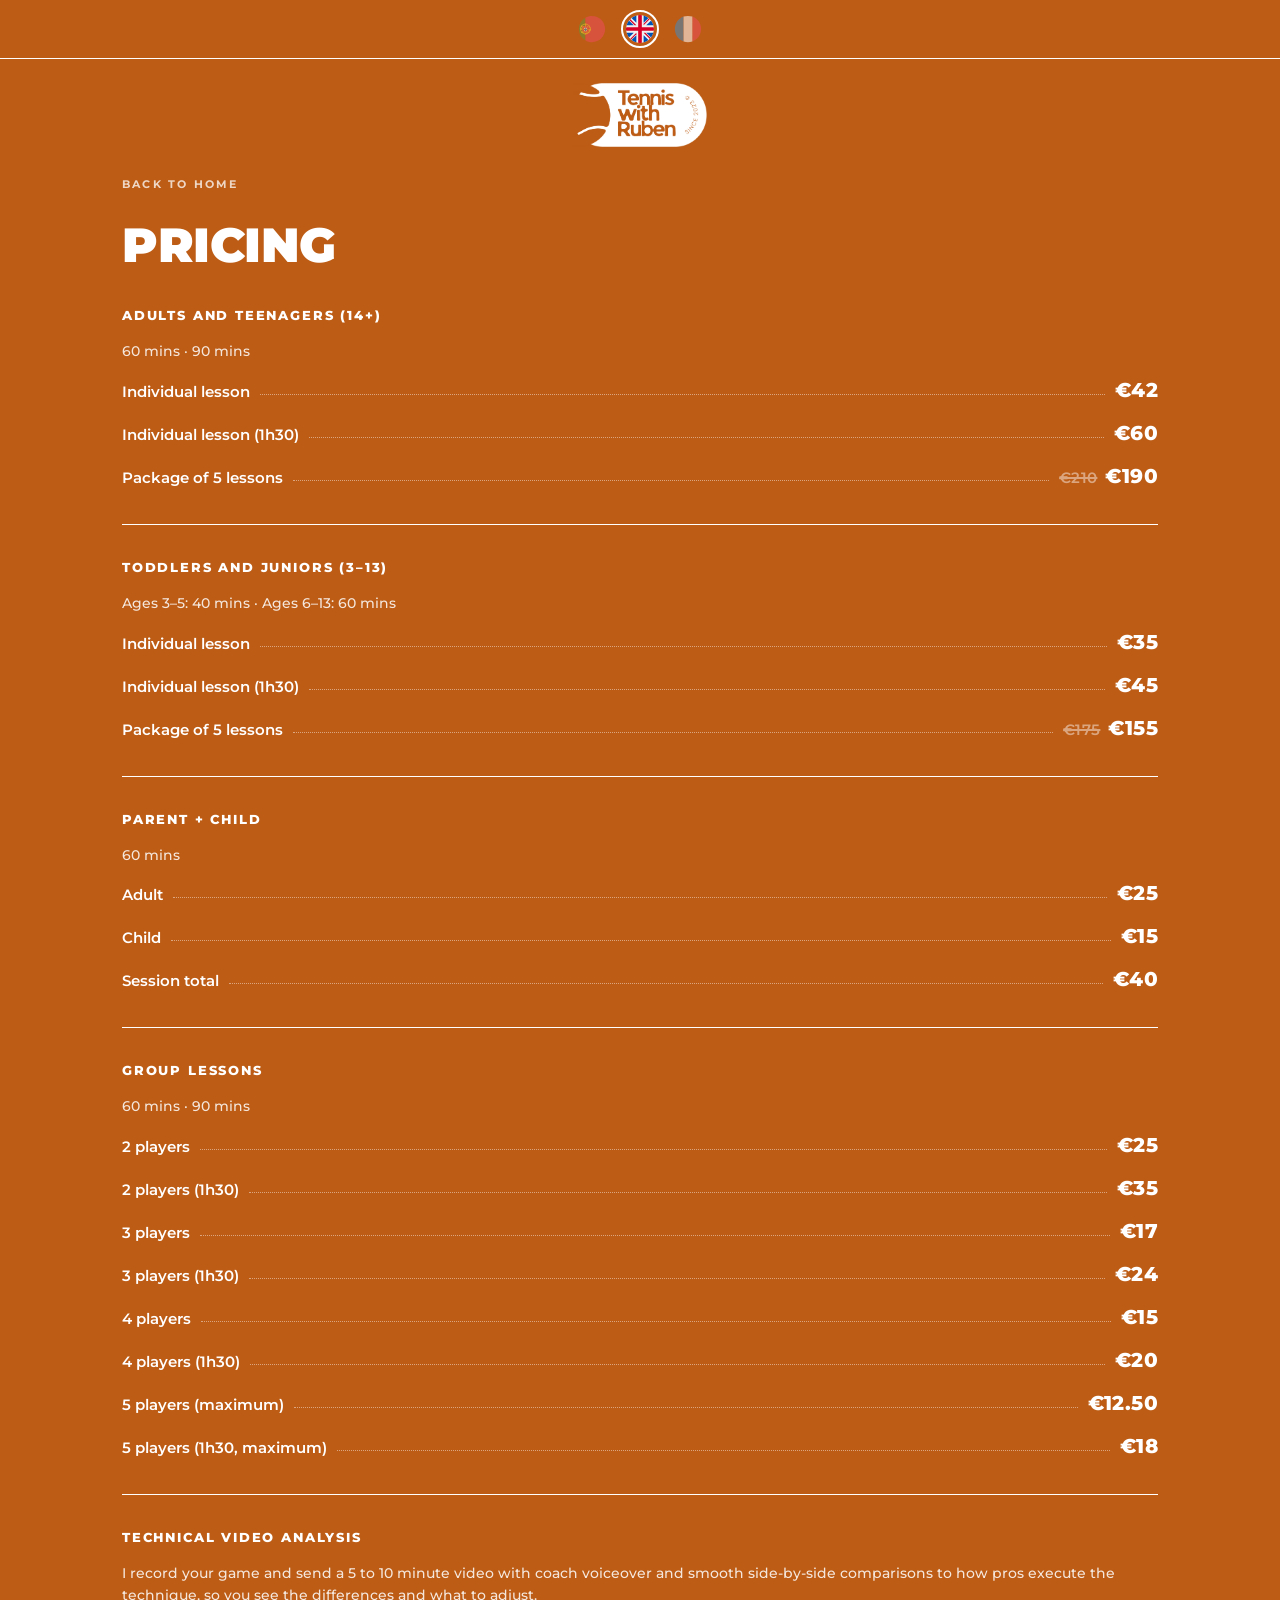
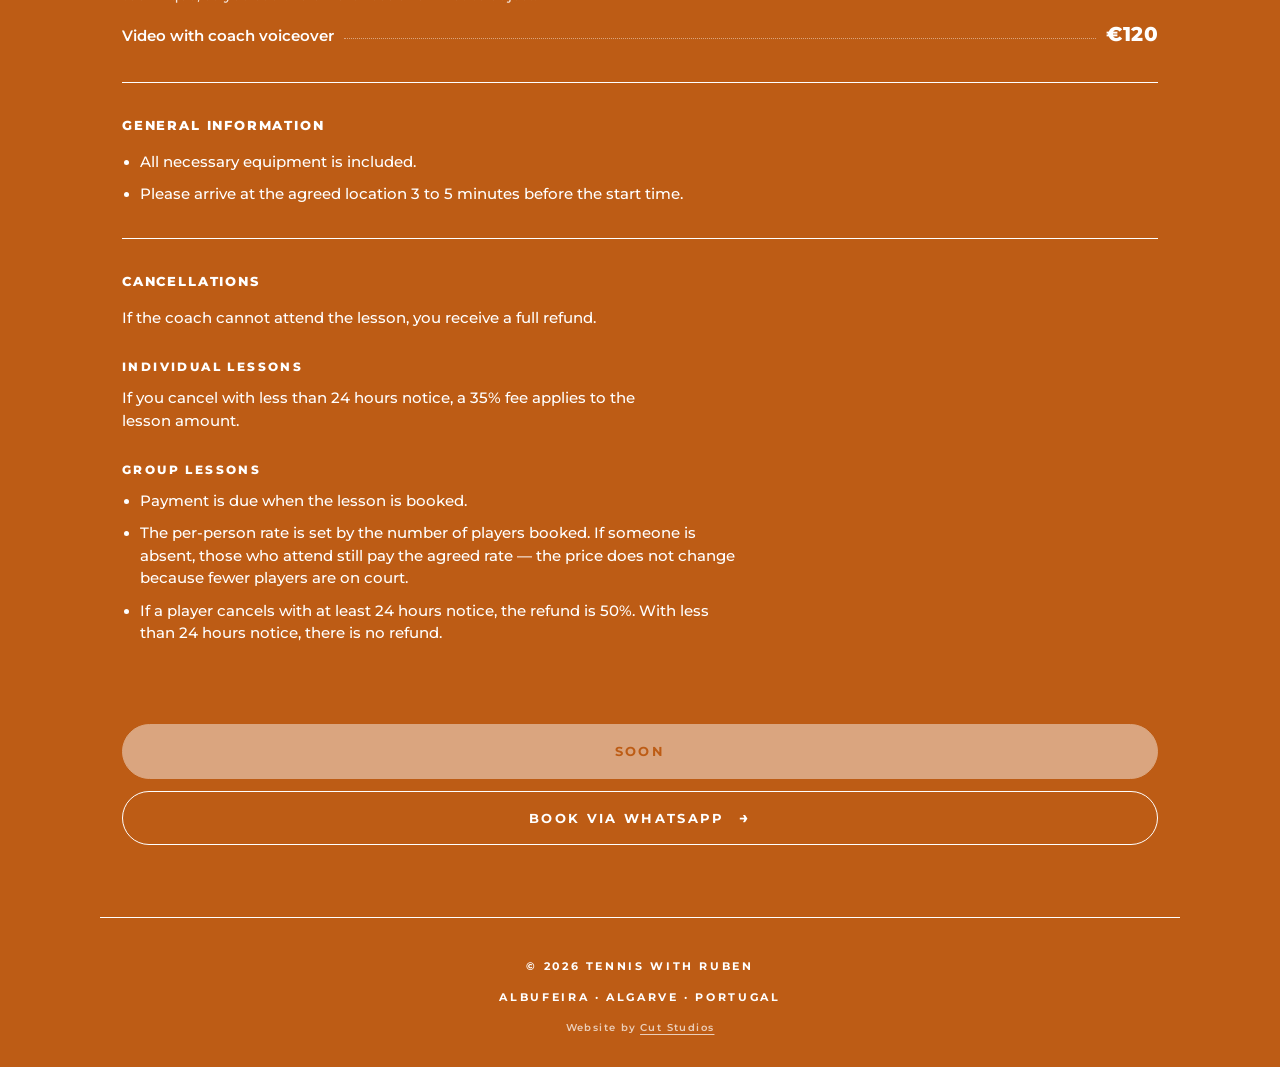
==== commit 186f0c80: "m" ====
--- a/precos.html
+++ b/precos.html
@@ -59,18 +59,21 @@
 
       <header class="pricing-header">
         <h1 class="pricing-title" data-i18n="price.title">Preços</h1>
-        <p class="pricing-intro" data-i18n="price.intro">
-          Todos os valores abaixo são por pessoa, salvo indicação em contrário. A maioria das aulas tem 55 minutos.
-        </p>
       </header>
 
       <section class="price-block">
         <h2 class="price-block-title" data-i18n="price.adults.title">Adultos e Adolescentes (14+)</h2>
+        <p class="price-block-note" data-i18n="duration.adults">60 mins · 90 mins</p>
         <ul class="price-rows">
           <li class="price-row">
             <span class="price-row-label" data-i18n="price.adults.single">Aula individual</span>
             <span class="price-row-dots" aria-hidden="true"></span>
             <span class="price-row-value">€42</span>
+          </li>
+          <li class="price-row">
+            <span class="price-row-label" data-i18n="price.adults.single90">Aula individual (1h30)</span>
+            <span class="price-row-dots" aria-hidden="true"></span>
+            <span class="price-row-value">€60</span>
           </li>
           <li class="price-row">
             <span class="price-row-label" data-i18n="price.adults.pack">Pacote de 5 aulas</span>
@@ -85,14 +88,17 @@
 
       <section class="price-block">
         <h2 class="price-block-title" data-i18n="price.juniors.title">Pequeninos e Juniores (3–13 anos)</h2>
-        <p class="price-block-note" data-i18n="price.juniors.note">
-          Dos 3 aos 5 anos, a aula tem 40 minutos. Dos 6 aos 13, 55 minutos.
-        </p>
+        <p class="price-block-note" data-i18n="duration.juniors">Ages 3–5: 40 mins · Ages 6–13: 60 mins</p>
         <ul class="price-rows">
           <li class="price-row">
             <span class="price-row-label" data-i18n="price.juniors.single">Aula individual</span>
             <span class="price-row-dots" aria-hidden="true"></span>
             <span class="price-row-value">€35</span>
+          </li>
+          <li class="price-row">
+            <span class="price-row-label" data-i18n="price.juniors.single90">Aula individual (1h30)</span>
+            <span class="price-row-dots" aria-hidden="true"></span>
+            <span class="price-row-value">€45</span>
           </li>
           <li class="price-row">
             <span class="price-row-label" data-i18n="price.juniors.pack">Pacote de 5 aulas</span>
@@ -107,9 +113,7 @@
 
       <section class="price-block">
         <h2 class="price-block-title" data-i18n="price.parent.title">Pai ou Mãe + Filho(a)</h2>
-        <p class="price-block-note" data-i18n="price.parent.note">
-          Uma sessão de 55 minutos para adulto e criança. Podes dividir 30 minutos para cada ou trabalhar em conjunto no court.
-        </p>
+        <p class="price-block-note" data-i18n="duration.60">60 mins</p>
         <ul class="price-rows">
           <li class="price-row">
             <span class="price-row-label" data-i18n="price.parent.adult">Adulto</span>
@@ -131,7 +135,7 @@
 
       <section class="price-block">
         <h2 class="price-block-title" data-i18n="price.group.title">Aulas em Grupo</h2>
-        <p class="price-block-note" data-i18n="price.group.note">Preço por pessoa, por sessão.</p>
+        <p class="price-block-note" data-i18n="duration.group">60 mins · 90 mins</p>
         <ul class="price-rows">
           <li class="price-row">
             <span class="price-row-label" data-i18n="price.group.people2">2 pessoas</span>
@@ -139,19 +143,39 @@
             <span class="price-row-value">€25</span>
           </li>
           <li class="price-row">
+            <span class="price-row-label" data-i18n="price.group.people2_90">2 pessoas (1h30)</span>
+            <span class="price-row-dots" aria-hidden="true"></span>
+            <span class="price-row-value">€35</span>
+          </li>
+          <li class="price-row">
             <span class="price-row-label" data-i18n="price.group.people3">3 pessoas</span>
             <span class="price-row-dots" aria-hidden="true"></span>
             <span class="price-row-value">€17</span>
           </li>
           <li class="price-row">
+            <span class="price-row-label" data-i18n="price.group.people3_90">3 pessoas (1h30)</span>
+            <span class="price-row-dots" aria-hidden="true"></span>
+            <span class="price-row-value">€24</span>
+          </li>
+          <li class="price-row">
             <span class="price-row-label" data-i18n="price.group.people4">4 pessoas</span>
             <span class="price-row-dots" aria-hidden="true"></span>
             <span class="price-row-value">€15</span>
           </li>
           <li class="price-row">
+            <span class="price-row-label" data-i18n="price.group.people4_90">4 pessoas (1h30)</span>
+            <span class="price-row-dots" aria-hidden="true"></span>
+            <span class="price-row-value">€20</span>
+          </li>
+          <li class="price-row">
             <span class="price-row-label" data-i18n="price.group.people5">5 pessoas (máximo)</span>
             <span class="price-row-dots" aria-hidden="true"></span>
             <span class="price-row-value">€12.50</span>
+          </li>
+          <li class="price-row">
+            <span class="price-row-label" data-i18n="price.group.people5_90">5 pessoas (1h30, máximo)</span>
+            <span class="price-row-dots" aria-hidden="true"></span>
+            <span class="price-row-value">€18</span>
           </li>
         </ul>
       </section>
@@ -174,7 +198,6 @@
         <h2 class="price-block-title" data-i18n="price.info.title">Informação Geral</h2>
         <ul class="info-list">
           <li data-i18n="price.info.equipment">Todo o equipamento necessário está incluído.</li>
-          <li data-i18n="price.info.duration">A maioria das aulas tem 55 minutos. Aulas para pequeninos (3–5 anos) têm 40 minutos. A partir dos 14 anos aplicam-se os preços de adulto.</li>
           <li data-i18n="price.info.arrival">Chega ao local combinado com 3 a 5 minutos de antecedência.</li>
         </ul>
       </section>
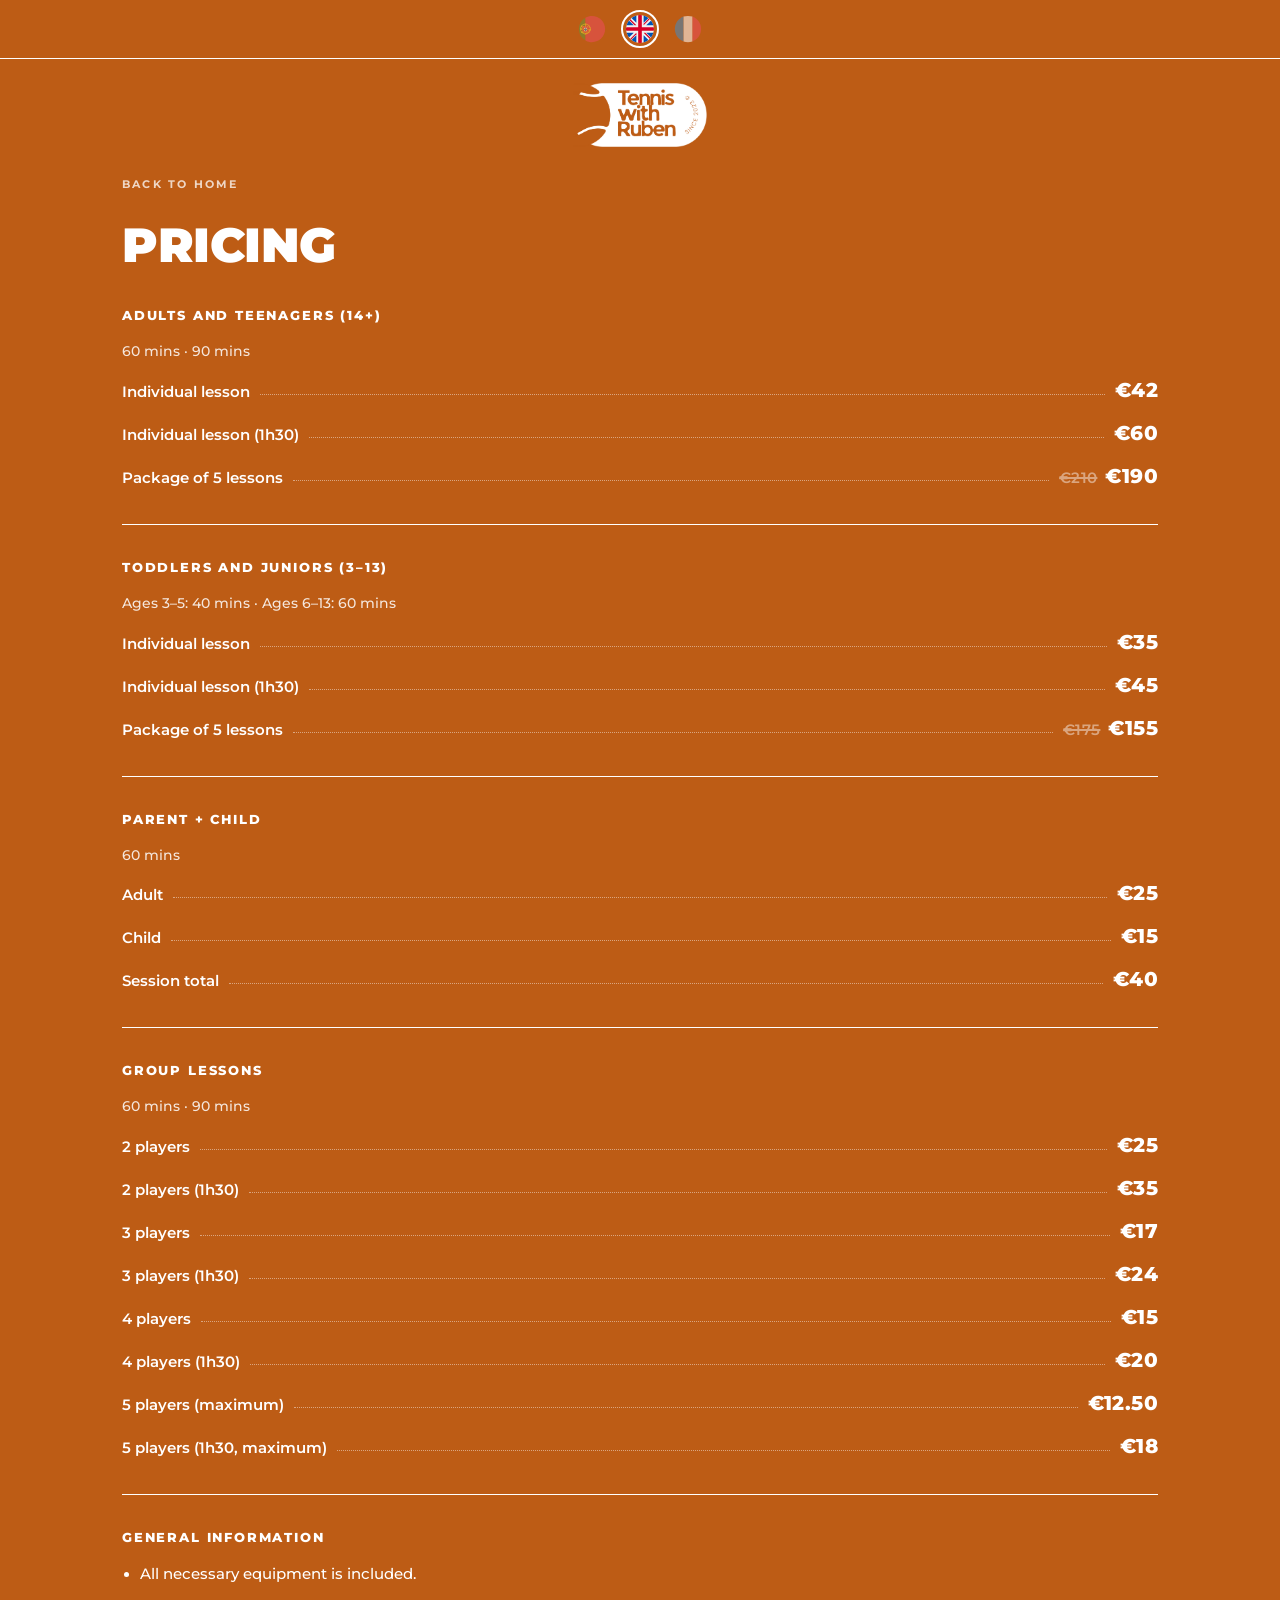
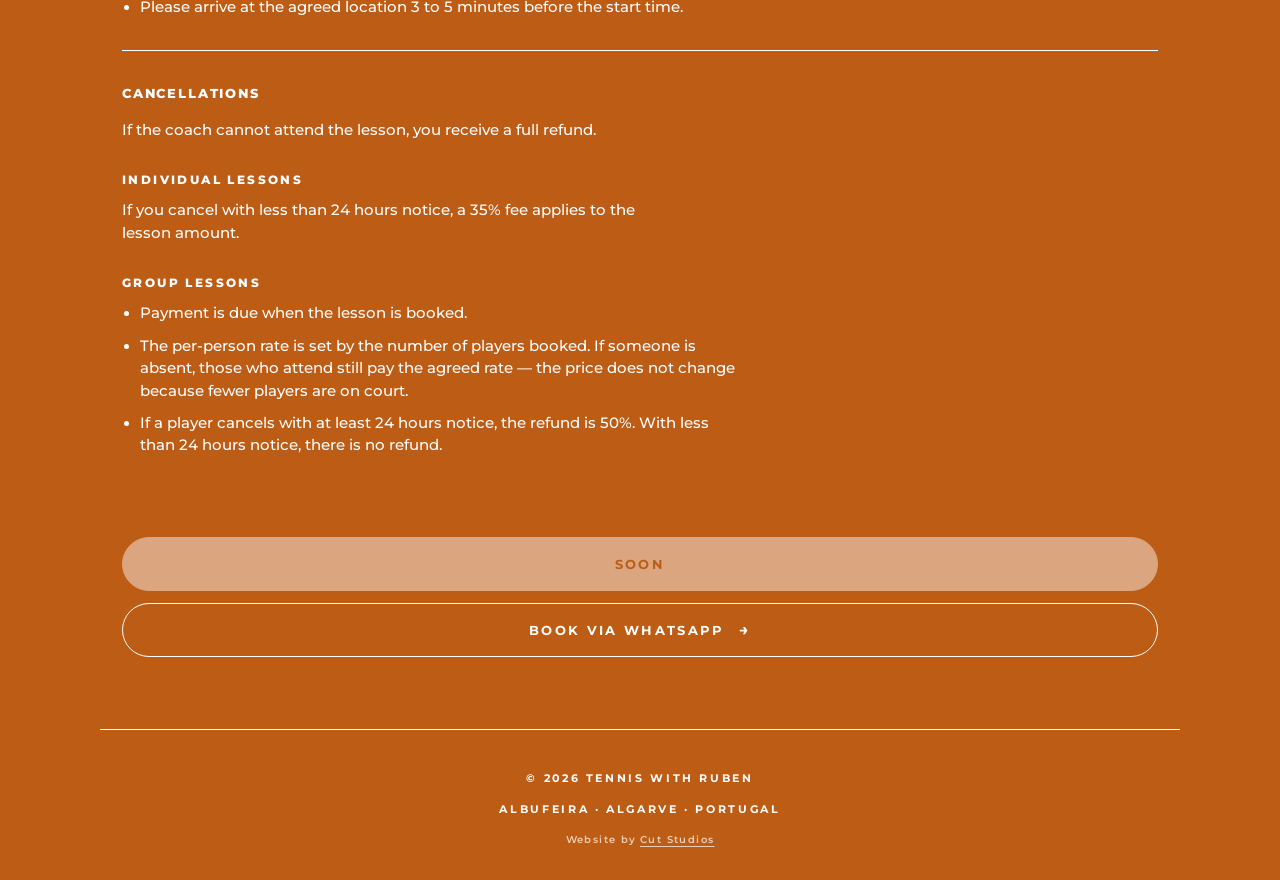
==== commit da4e7ccb: "m" ====
--- a/precos.html
+++ b/precos.html
@@ -176,20 +176,6 @@
             <span class="price-row-label" data-i18n="price.group.people5_90">5 pessoas (1h30, máximo)</span>
             <span class="price-row-dots" aria-hidden="true"></span>
             <span class="price-row-value">€18</span>
-          </li>
-        </ul>
-      </section>
-
-      <section class="price-block">
-        <h2 class="price-block-title" data-i18n="price.analysis.title">Análise Técnica em Vídeo</h2>
-        <p class="price-block-note" data-i18n="price.analysis.desc">
-          Gravo o teu jogo e envio um vídeo de 5 a 10 minutos com voz do treinador e comparações fluidas lado a lado com a técnica dos profissionais, para veres as diferenças e o que ajustar.
-        </p>
-        <ul class="price-rows">
-          <li class="price-row">
-            <span class="price-row-label" data-i18n="price.analysis.item">Vídeo com narração do treinador</span>
-            <span class="price-row-dots" aria-hidden="true"></span>
-            <span class="price-row-value">€120</span>
           </li>
         </ul>
       </section>
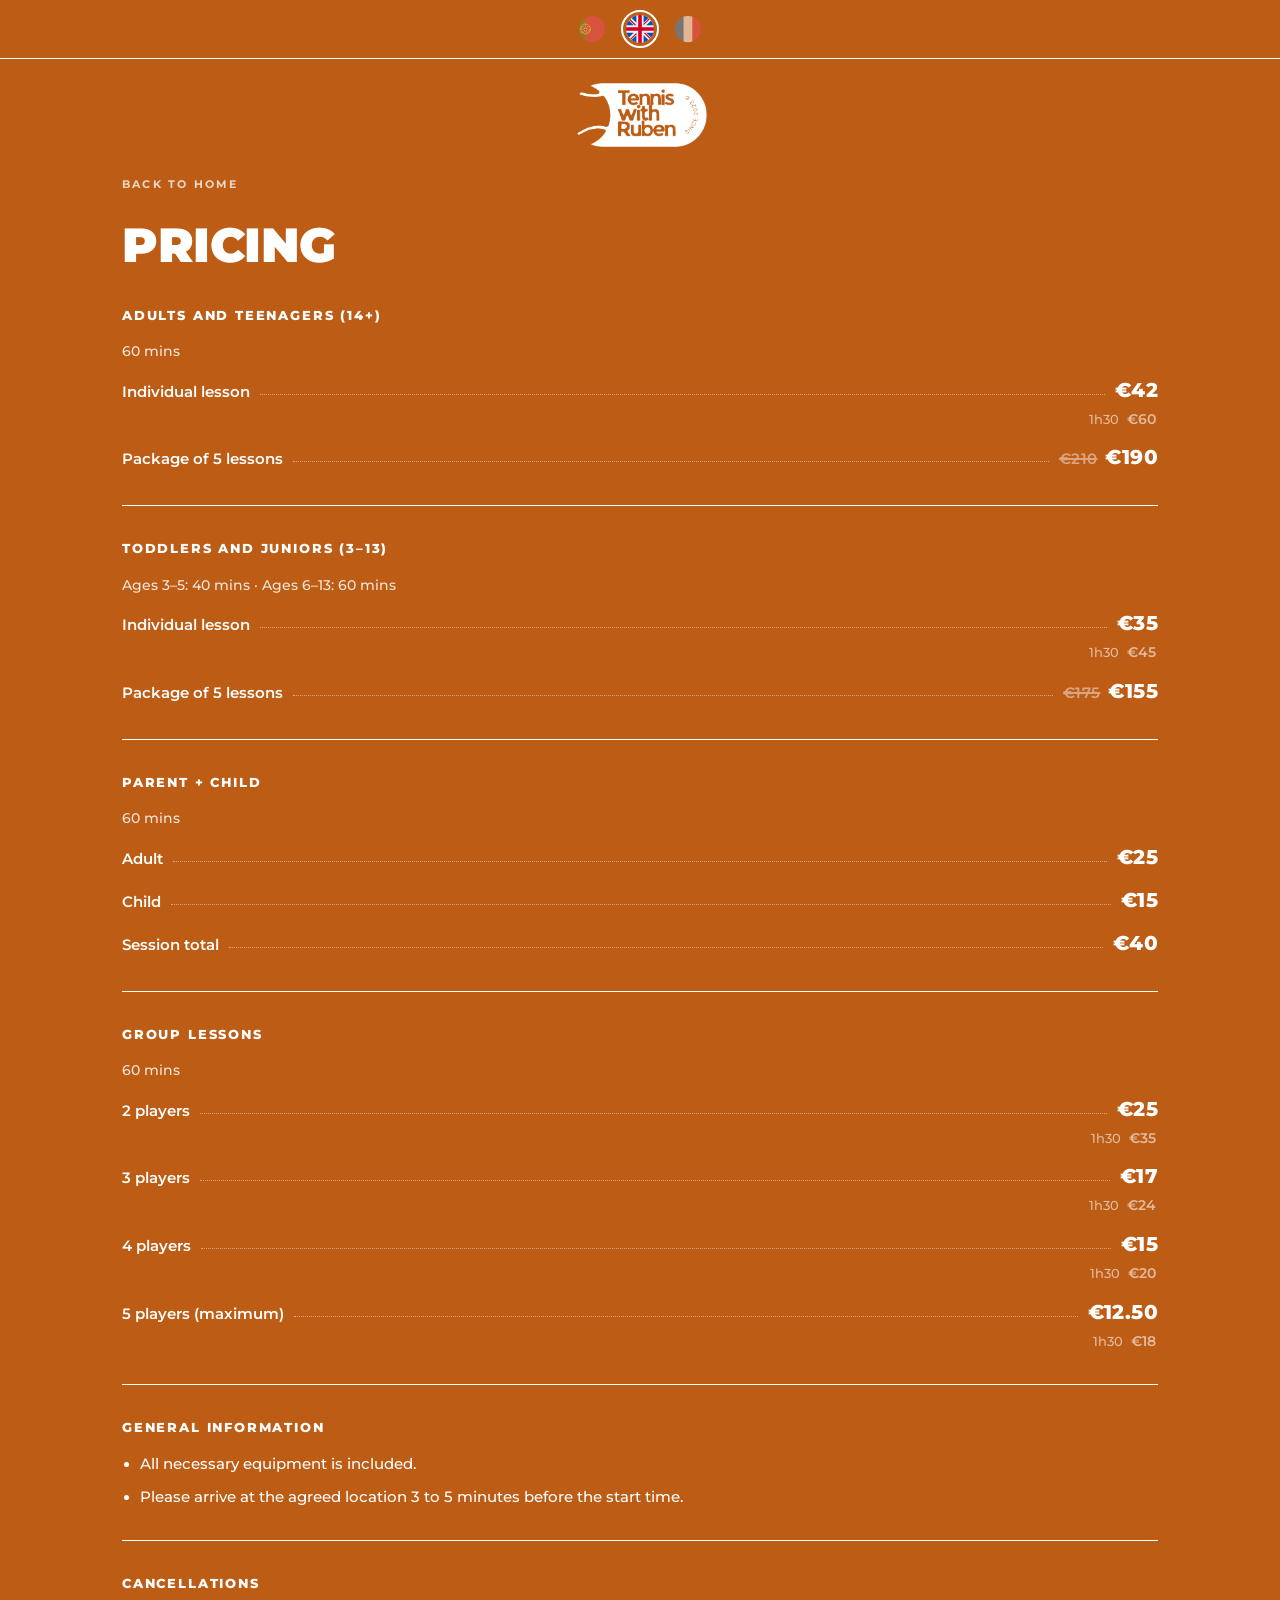
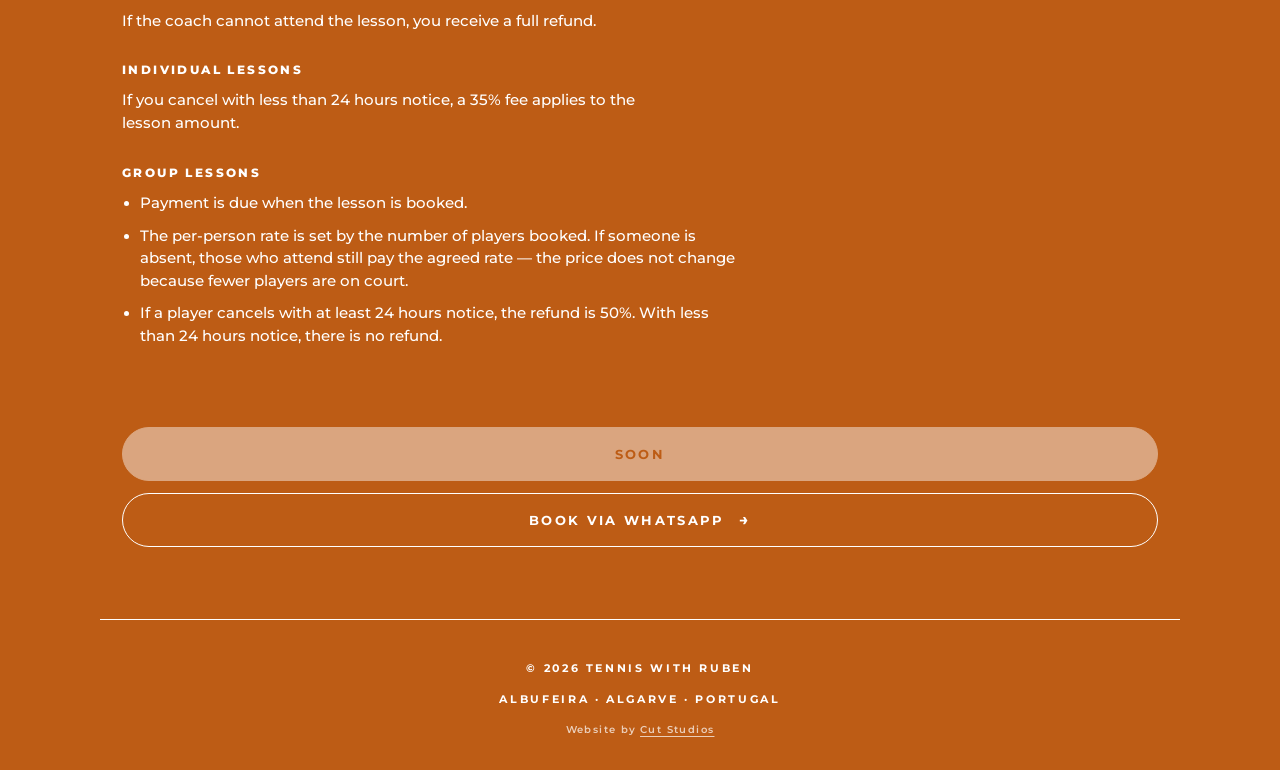
==== commit d7ef350a: "m" ====
--- a/precos.html
+++ b/precos.html
@@ -63,17 +63,18 @@
 
       <section class="price-block">
         <h2 class="price-block-title" data-i18n="price.adults.title">Adultos e Adolescentes (14+)</h2>
-        <p class="price-block-note" data-i18n="duration.adults">60 mins · 90 mins</p>
-        <ul class="price-rows">
-          <li class="price-row">
-            <span class="price-row-label" data-i18n="price.adults.single">Aula individual</span>
-            <span class="price-row-dots" aria-hidden="true"></span>
-            <span class="price-row-value">€42</span>
-          </li>
-          <li class="price-row">
-            <span class="price-row-label" data-i18n="price.adults.single90">Aula individual (1h30)</span>
-            <span class="price-row-dots" aria-hidden="true"></span>
-            <span class="price-row-value">€60</span>
+        <p class="price-block-note" data-i18n="duration.adults">60 min</p>
+        <ul class="price-rows">
+          <li class="price-row">
+            <div class="price-row-primary">
+              <span class="price-row-label" data-i18n="price.adults.single">Aula individual</span>
+              <span class="price-row-dots" aria-hidden="true"></span>
+              <span class="price-row-value">€42</span>
+            </div>
+            <p class="price-row-alt">
+              <span data-i18n="duration.90">1h30</span>
+              <span class="price-row-alt-value">€60</span>
+            </p>
           </li>
           <li class="price-row">
             <span class="price-row-label" data-i18n="price.adults.pack">Pacote de 5 aulas</span>
@@ -91,14 +92,15 @@
         <p class="price-block-note" data-i18n="duration.juniors">Ages 3–5: 40 mins · Ages 6–13: 60 mins</p>
         <ul class="price-rows">
           <li class="price-row">
-            <span class="price-row-label" data-i18n="price.juniors.single">Aula individual</span>
-            <span class="price-row-dots" aria-hidden="true"></span>
-            <span class="price-row-value">€35</span>
-          </li>
-          <li class="price-row">
-            <span class="price-row-label" data-i18n="price.juniors.single90">Aula individual (1h30)</span>
-            <span class="price-row-dots" aria-hidden="true"></span>
-            <span class="price-row-value">€45</span>
+            <div class="price-row-primary">
+              <span class="price-row-label" data-i18n="price.juniors.single">Aula individual</span>
+              <span class="price-row-dots" aria-hidden="true"></span>
+              <span class="price-row-value">€35</span>
+            </div>
+            <p class="price-row-alt">
+              <span data-i18n="duration.90">1h30</span>
+              <span class="price-row-alt-value">€45</span>
+            </p>
           </li>
           <li class="price-row">
             <span class="price-row-label" data-i18n="price.juniors.pack">Pacote de 5 aulas</span>
@@ -135,47 +137,51 @@
 
       <section class="price-block">
         <h2 class="price-block-title" data-i18n="price.group.title">Aulas em Grupo</h2>
-        <p class="price-block-note" data-i18n="duration.group">60 mins · 90 mins</p>
-        <ul class="price-rows">
-          <li class="price-row">
-            <span class="price-row-label" data-i18n="price.group.people2">2 pessoas</span>
-            <span class="price-row-dots" aria-hidden="true"></span>
-            <span class="price-row-value">€25</span>
-          </li>
-          <li class="price-row">
-            <span class="price-row-label" data-i18n="price.group.people2_90">2 pessoas (1h30)</span>
-            <span class="price-row-dots" aria-hidden="true"></span>
-            <span class="price-row-value">€35</span>
-          </li>
-          <li class="price-row">
-            <span class="price-row-label" data-i18n="price.group.people3">3 pessoas</span>
-            <span class="price-row-dots" aria-hidden="true"></span>
-            <span class="price-row-value">€17</span>
-          </li>
-          <li class="price-row">
-            <span class="price-row-label" data-i18n="price.group.people3_90">3 pessoas (1h30)</span>
-            <span class="price-row-dots" aria-hidden="true"></span>
-            <span class="price-row-value">€24</span>
-          </li>
-          <li class="price-row">
-            <span class="price-row-label" data-i18n="price.group.people4">4 pessoas</span>
-            <span class="price-row-dots" aria-hidden="true"></span>
-            <span class="price-row-value">€15</span>
-          </li>
-          <li class="price-row">
-            <span class="price-row-label" data-i18n="price.group.people4_90">4 pessoas (1h30)</span>
-            <span class="price-row-dots" aria-hidden="true"></span>
-            <span class="price-row-value">€20</span>
-          </li>
-          <li class="price-row">
-            <span class="price-row-label" data-i18n="price.group.people5">5 pessoas (máximo)</span>
-            <span class="price-row-dots" aria-hidden="true"></span>
-            <span class="price-row-value">€12.50</span>
-          </li>
-          <li class="price-row">
-            <span class="price-row-label" data-i18n="price.group.people5_90">5 pessoas (1h30, máximo)</span>
-            <span class="price-row-dots" aria-hidden="true"></span>
-            <span class="price-row-value">€18</span>
+        <p class="price-block-note" data-i18n="duration.group">60 min</p>
+        <ul class="price-rows">
+          <li class="price-row">
+            <div class="price-row-primary">
+              <span class="price-row-label" data-i18n="price.group.people2">2 pessoas</span>
+              <span class="price-row-dots" aria-hidden="true"></span>
+              <span class="price-row-value">€25</span>
+            </div>
+            <p class="price-row-alt">
+              <span data-i18n="duration.90">1h30</span>
+              <span class="price-row-alt-value">€35</span>
+            </p>
+          </li>
+          <li class="price-row">
+            <div class="price-row-primary">
+              <span class="price-row-label" data-i18n="price.group.people3">3 pessoas</span>
+              <span class="price-row-dots" aria-hidden="true"></span>
+              <span class="price-row-value">€17</span>
+            </div>
+            <p class="price-row-alt">
+              <span data-i18n="duration.90">1h30</span>
+              <span class="price-row-alt-value">€24</span>
+            </p>
+          </li>
+          <li class="price-row">
+            <div class="price-row-primary">
+              <span class="price-row-label" data-i18n="price.group.people4">4 pessoas</span>
+              <span class="price-row-dots" aria-hidden="true"></span>
+              <span class="price-row-value">€15</span>
+            </div>
+            <p class="price-row-alt">
+              <span data-i18n="duration.90">1h30</span>
+              <span class="price-row-alt-value">€20</span>
+            </p>
+          </li>
+          <li class="price-row">
+            <div class="price-row-primary">
+              <span class="price-row-label" data-i18n="price.group.people5">5 pessoas (máximo)</span>
+              <span class="price-row-dots" aria-hidden="true"></span>
+              <span class="price-row-value">€12.50</span>
+            </div>
+            <p class="price-row-alt">
+              <span data-i18n="duration.90">1h30</span>
+              <span class="price-row-alt-value">€18</span>
+            </p>
           </li>
         </ul>
       </section>
--- a/styles.css
+++ b/styles.css
@@ -601,6 +601,38 @@
   gap: 10px;
 }
 
+.price-row:has(.price-row-alt) {
+  flex-direction: column;
+  align-items: stretch;
+  gap: 3px;
+}
+
+.price-row-primary {
+  display: flex;
+  align-items: baseline;
+  gap: 10px;
+  width: 100%;
+}
+
+.price-row-alt {
+  display: flex;
+  justify-content: flex-end;
+  align-items: baseline;
+  gap: 8px;
+  margin: 0;
+  padding: 0 2px 0 0;
+  font-size: 13px;
+  font-weight: 500;
+  color: var(--fg);
+  opacity: 0.58;
+}
+
+.price-row-alt-value {
+  font-size: 14px;
+  font-weight: 600;
+  letter-spacing: 0.01em;
+}
+
 .price-row-label {
   font-size: 15px;
   font-weight: 600;
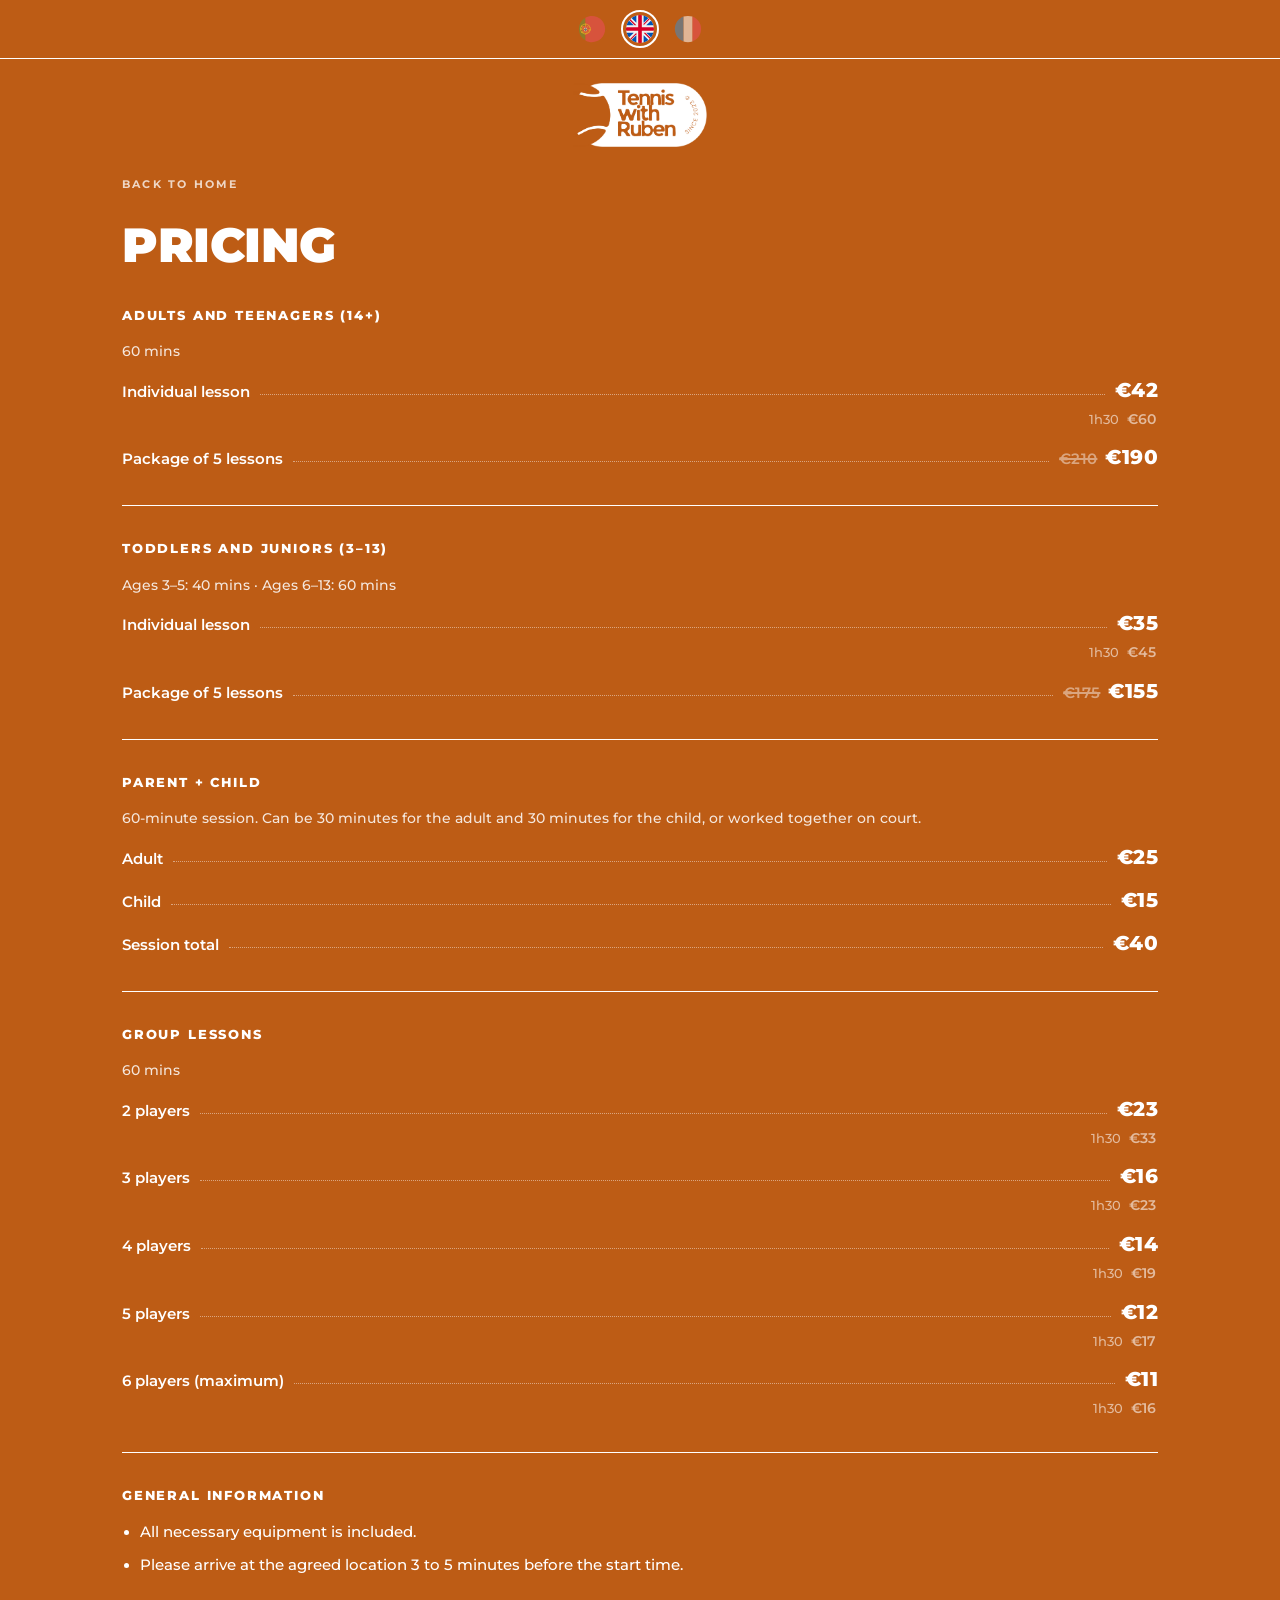
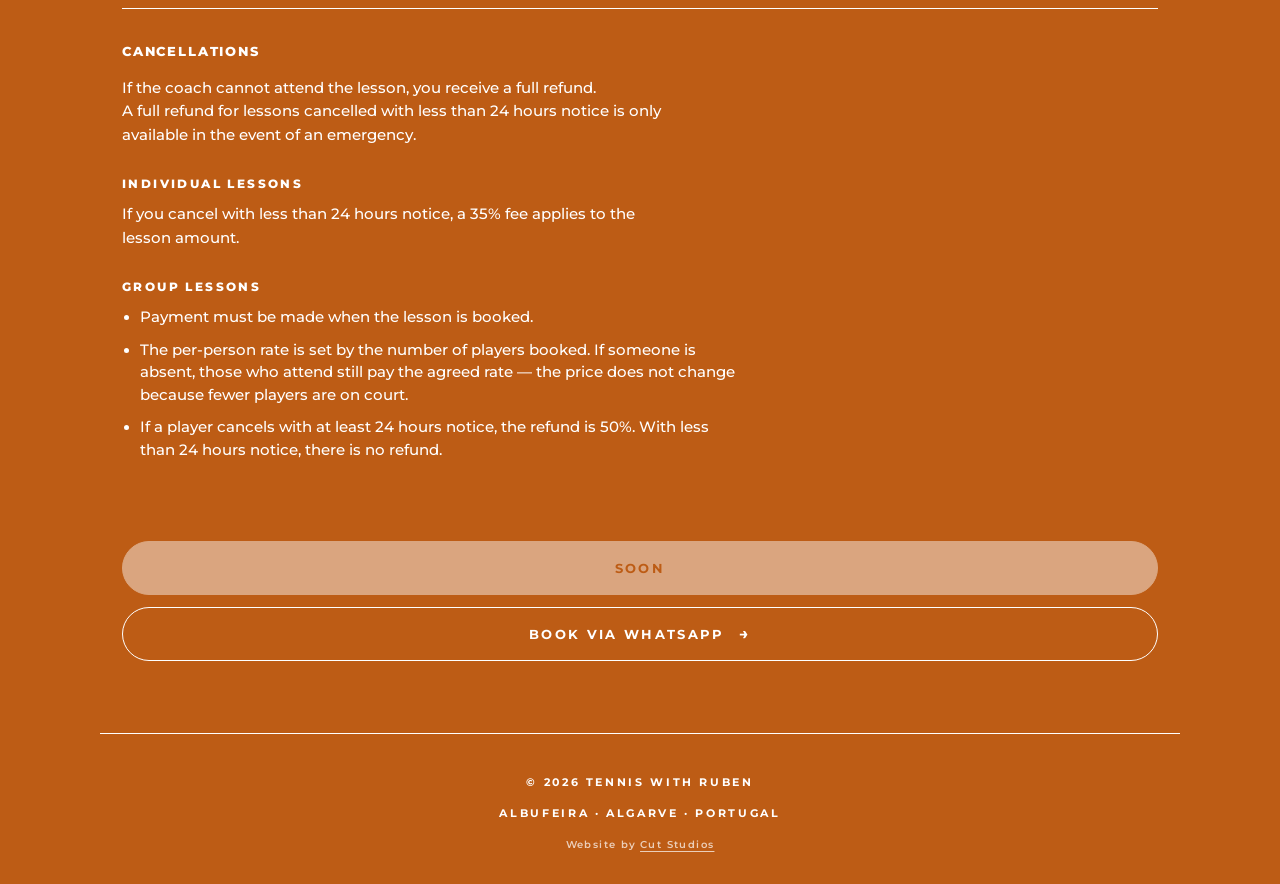
==== commit 5e57215f: "m" ====
--- a/precos.html
+++ b/precos.html
@@ -89,7 +89,7 @@
 
       <section class="price-block">
         <h2 class="price-block-title" data-i18n="price.juniors.title">Pequeninos e Juniores (3–13 anos)</h2>
-        <p class="price-block-note" data-i18n="duration.juniors">Ages 3–5: 40 mins · Ages 6–13: 60 mins</p>
+        <p class="price-block-note" data-i18n="duration.juniors">3–5: 40 min · 6–13: 60 min</p>
         <ul class="price-rows">
           <li class="price-row">
             <div class="price-row-primary">
@@ -115,7 +115,9 @@
 
       <section class="price-block">
         <h2 class="price-block-title" data-i18n="price.parent.title">Pai ou Mãe + Filho(a)</h2>
-        <p class="price-block-note" data-i18n="duration.60">60 mins</p>
+        <p class="price-block-note" data-i18n="price.parent.note">
+          Sessão de 60 minutos. Pode ser 30 min para o adulto e 30 min para a criança, ou trabalharem em conjunto no court.
+        </p>
         <ul class="price-rows">
           <li class="price-row">
             <span class="price-row-label" data-i18n="price.parent.adult">Adulto</span>
@@ -143,44 +145,55 @@
             <div class="price-row-primary">
               <span class="price-row-label" data-i18n="price.group.people2">2 pessoas</span>
               <span class="price-row-dots" aria-hidden="true"></span>
-              <span class="price-row-value">€25</span>
-            </div>
-            <p class="price-row-alt">
-              <span data-i18n="duration.90">1h30</span>
-              <span class="price-row-alt-value">€35</span>
+              <span class="price-row-value">€23</span>
+            </div>
+            <p class="price-row-alt">
+              <span data-i18n="duration.90">1h30</span>
+              <span class="price-row-alt-value">€33</span>
             </p>
           </li>
           <li class="price-row">
             <div class="price-row-primary">
               <span class="price-row-label" data-i18n="price.group.people3">3 pessoas</span>
               <span class="price-row-dots" aria-hidden="true"></span>
-              <span class="price-row-value">€17</span>
-            </div>
-            <p class="price-row-alt">
-              <span data-i18n="duration.90">1h30</span>
-              <span class="price-row-alt-value">€24</span>
+              <span class="price-row-value">€16</span>
+            </div>
+            <p class="price-row-alt">
+              <span data-i18n="duration.90">1h30</span>
+              <span class="price-row-alt-value">€23</span>
             </p>
           </li>
           <li class="price-row">
             <div class="price-row-primary">
               <span class="price-row-label" data-i18n="price.group.people4">4 pessoas</span>
               <span class="price-row-dots" aria-hidden="true"></span>
-              <span class="price-row-value">€15</span>
-            </div>
-            <p class="price-row-alt">
-              <span data-i18n="duration.90">1h30</span>
-              <span class="price-row-alt-value">€20</span>
-            </p>
-          </li>
-          <li class="price-row">
-            <div class="price-row-primary">
-              <span class="price-row-label" data-i18n="price.group.people5">5 pessoas (máximo)</span>
-              <span class="price-row-dots" aria-hidden="true"></span>
-              <span class="price-row-value">€12.50</span>
-            </div>
-            <p class="price-row-alt">
-              <span data-i18n="duration.90">1h30</span>
-              <span class="price-row-alt-value">€18</span>
+              <span class="price-row-value">€14</span>
+            </div>
+            <p class="price-row-alt">
+              <span data-i18n="duration.90">1h30</span>
+              <span class="price-row-alt-value">€19</span>
+            </p>
+          </li>
+          <li class="price-row">
+            <div class="price-row-primary">
+              <span class="price-row-label" data-i18n="price.group.people5">5 pessoas</span>
+              <span class="price-row-dots" aria-hidden="true"></span>
+              <span class="price-row-value">€12</span>
+            </div>
+            <p class="price-row-alt">
+              <span data-i18n="duration.90">1h30</span>
+              <span class="price-row-alt-value">€17</span>
+            </p>
+          </li>
+          <li class="price-row">
+            <div class="price-row-primary">
+              <span class="price-row-label" data-i18n="price.group.people6">6 pessoas (máximo)</span>
+              <span class="price-row-dots" aria-hidden="true"></span>
+              <span class="price-row-value">€11</span>
+            </div>
+            <p class="price-row-alt">
+              <span data-i18n="duration.90">1h30</span>
+              <span class="price-row-alt-value">€16</span>
             </p>
           </li>
         </ul>
@@ -200,6 +213,9 @@
         <p class="info-paragraph cancel-intro" data-i18n="price.cancel.coach">
           Se o treinador não puder dar a aula, o reembolso é integral.
         </p>
+        <p class="info-paragraph" data-i18n="price.cancel.emergency">
+          O reembolso total em aulas canceladas com menos de 24 horas de antecedência só se aplica em caso de emergência.
+        </p>
 
         <h3 class="price-cancel-subtitle" data-i18n="price.cancel.individual.title">Aulas individuais</h3>
         <p class="info-paragraph" data-i18n="price.cancel.individual.body">
@@ -208,7 +224,7 @@
 
         <h3 class="price-cancel-subtitle" data-i18n="price.cancel.group.title">Aulas em grupo</h3>
         <ul class="info-list cancel-list">
-          <li data-i18n="price.cancel.group.prepay">O pagamento é feito no momento da marcação.</li>
+          <li data-i18n="price.cancel.group.prepay">O pagamento deve ser feito no momento da marcação.</li>
           <li data-i18n="price.cancel.group.absence">
             O preço por pessoa é fixado pelo número de jogadores marcados. Se alguém faltar, quem comparecer continua a pagar o valor acordado — o preço não muda por haver menos jogadores em court.
           </li>
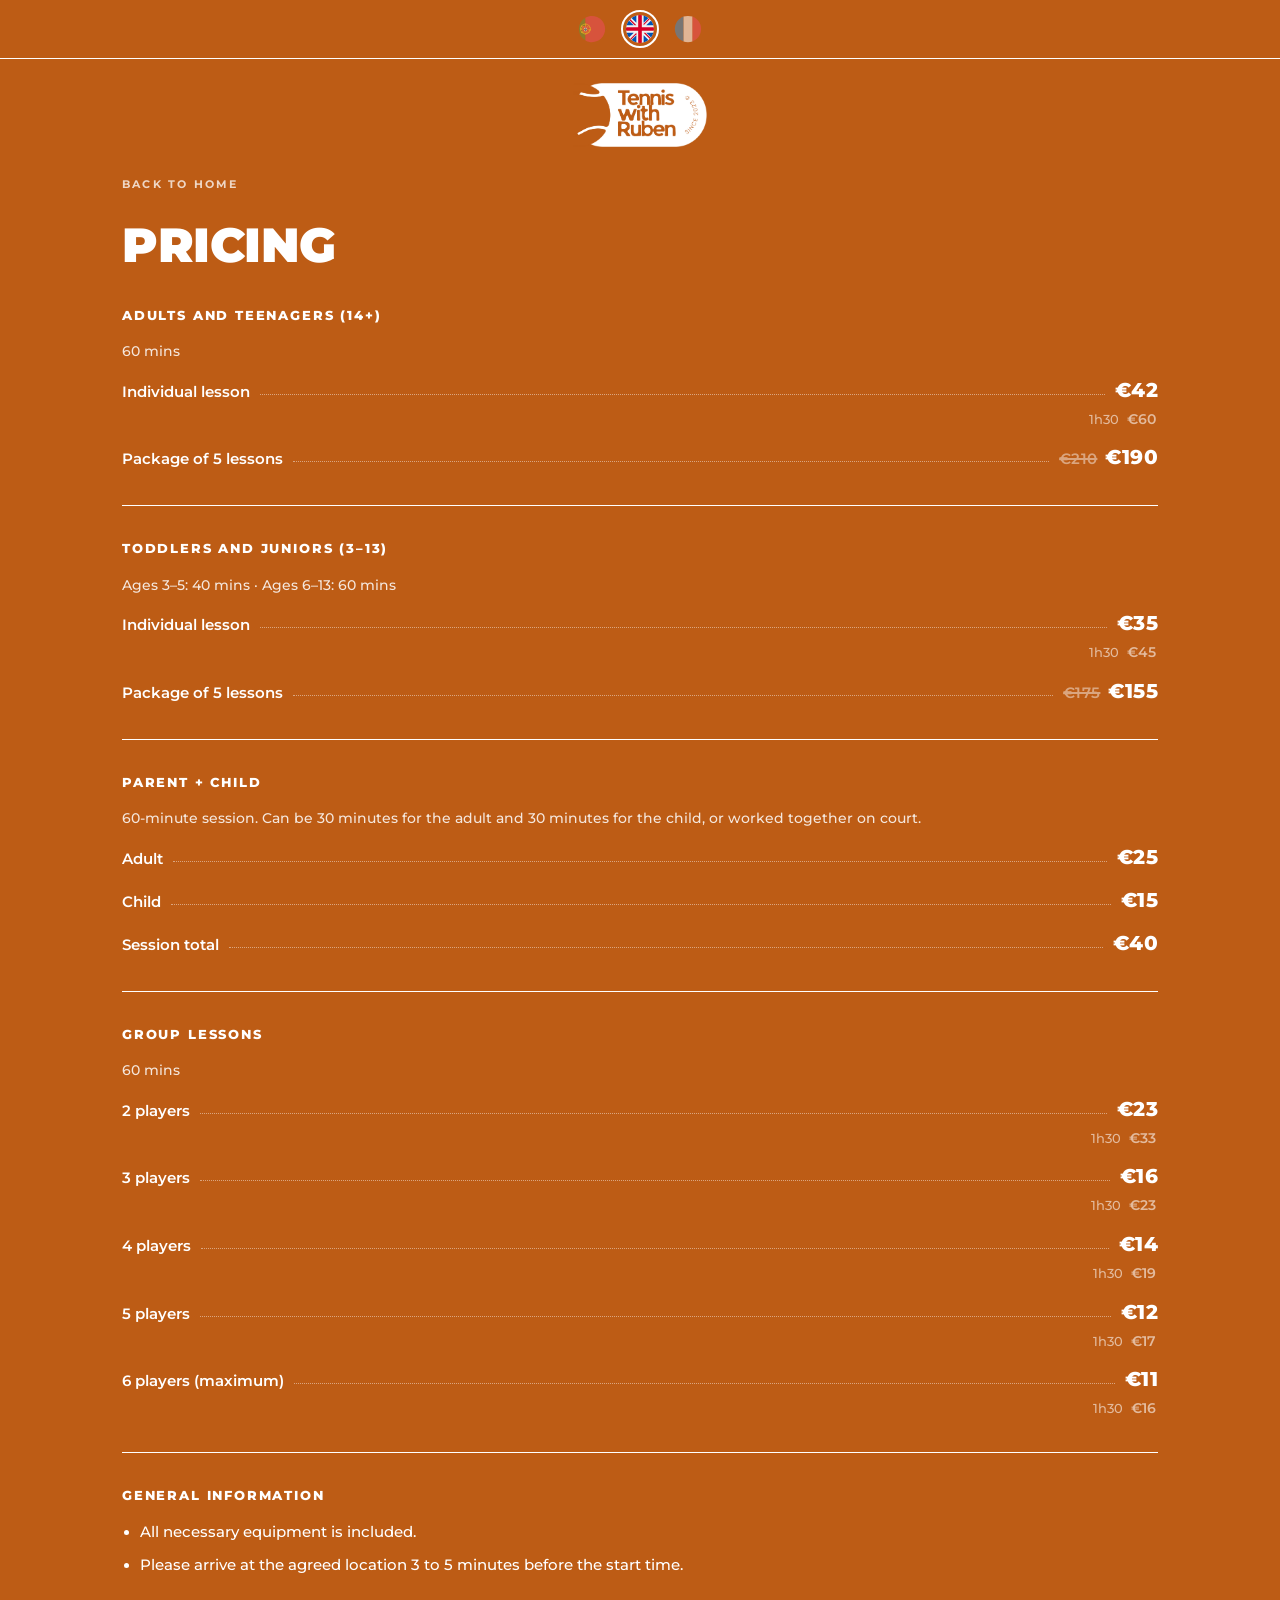
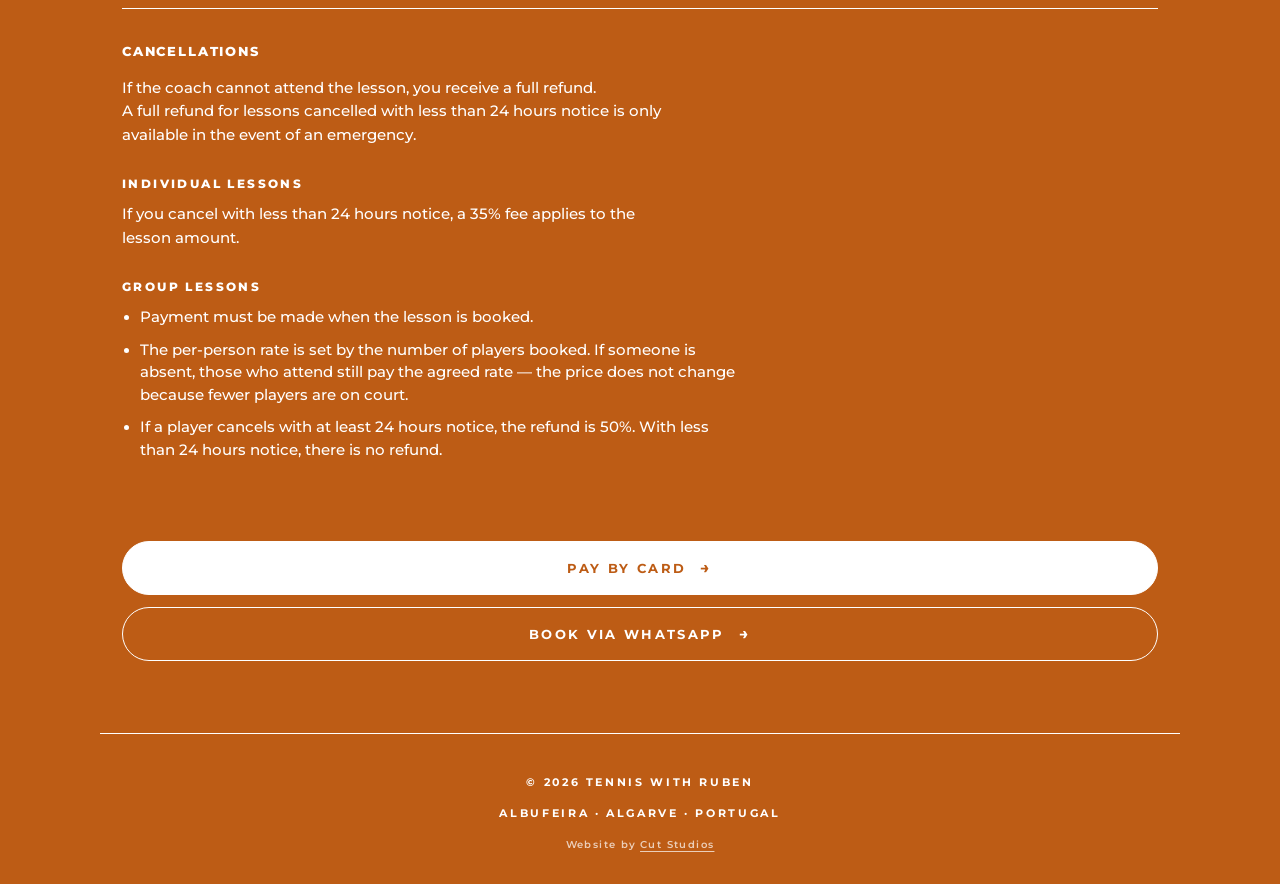
==== commit 4c108b12: "stripe payments" ====
--- a/precos.html
+++ b/precos.html
@@ -235,13 +235,16 @@
       </section>
 
       <div class="pricing-actions">
-        <span
-          class="btn btn-primary pricing-cta is-disabled"
-          role="status"
-          aria-disabled="true"
+        <a
+          class="btn btn-primary pricing-cta"
+          data-stripe-pay
+          href="https://buy.stripe.com/8x214mfFP7MpaLS7qveUU00"
+          target="_blank"
+          rel="noopener noreferrer"
         >
-          <span data-i18n="s3.btn">Em breve</span>
-        </span>
+          <span data-i18n="s3.btn">Pagar com Cartão</span>
+          <span class="arrow" aria-hidden="true">→</span>
+        </a>
         <a
           class="btn btn-outline pricing-cta-secondary"
           data-i18n-href="price.whatsapp.packages"
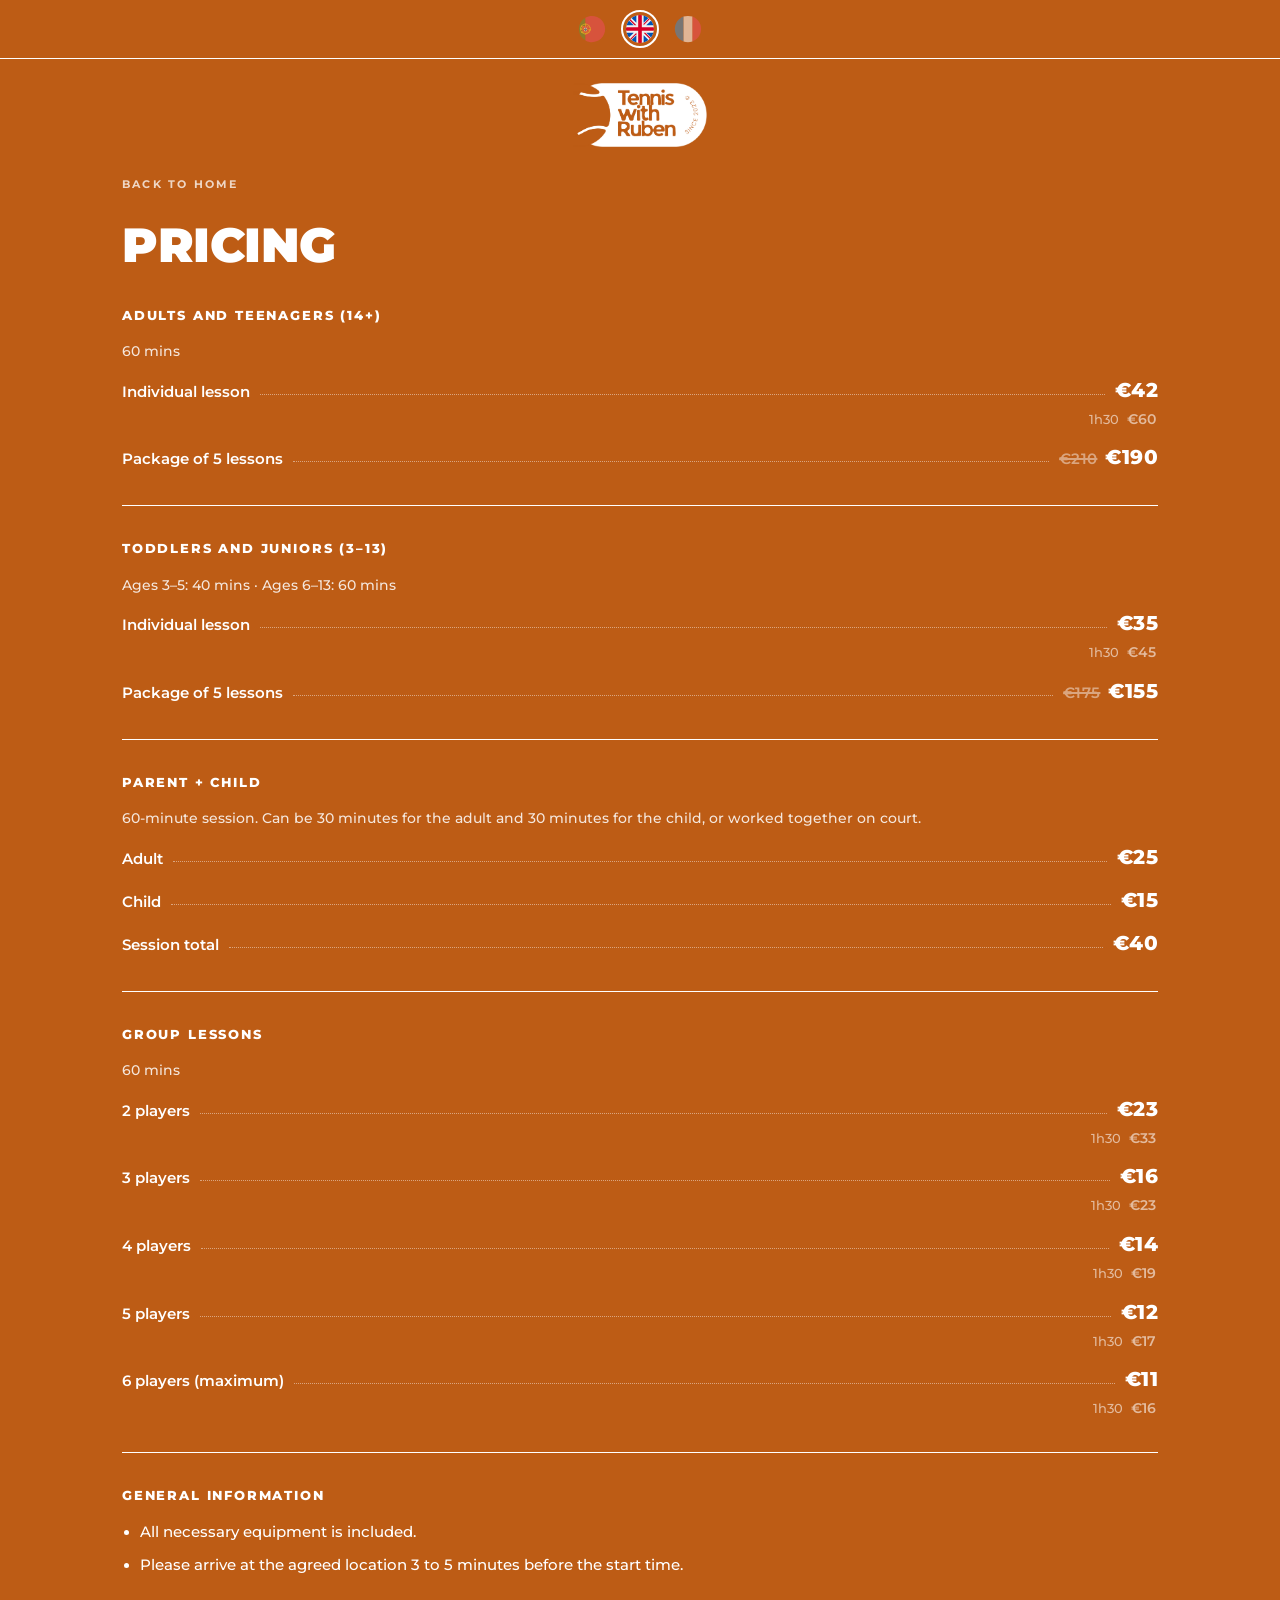
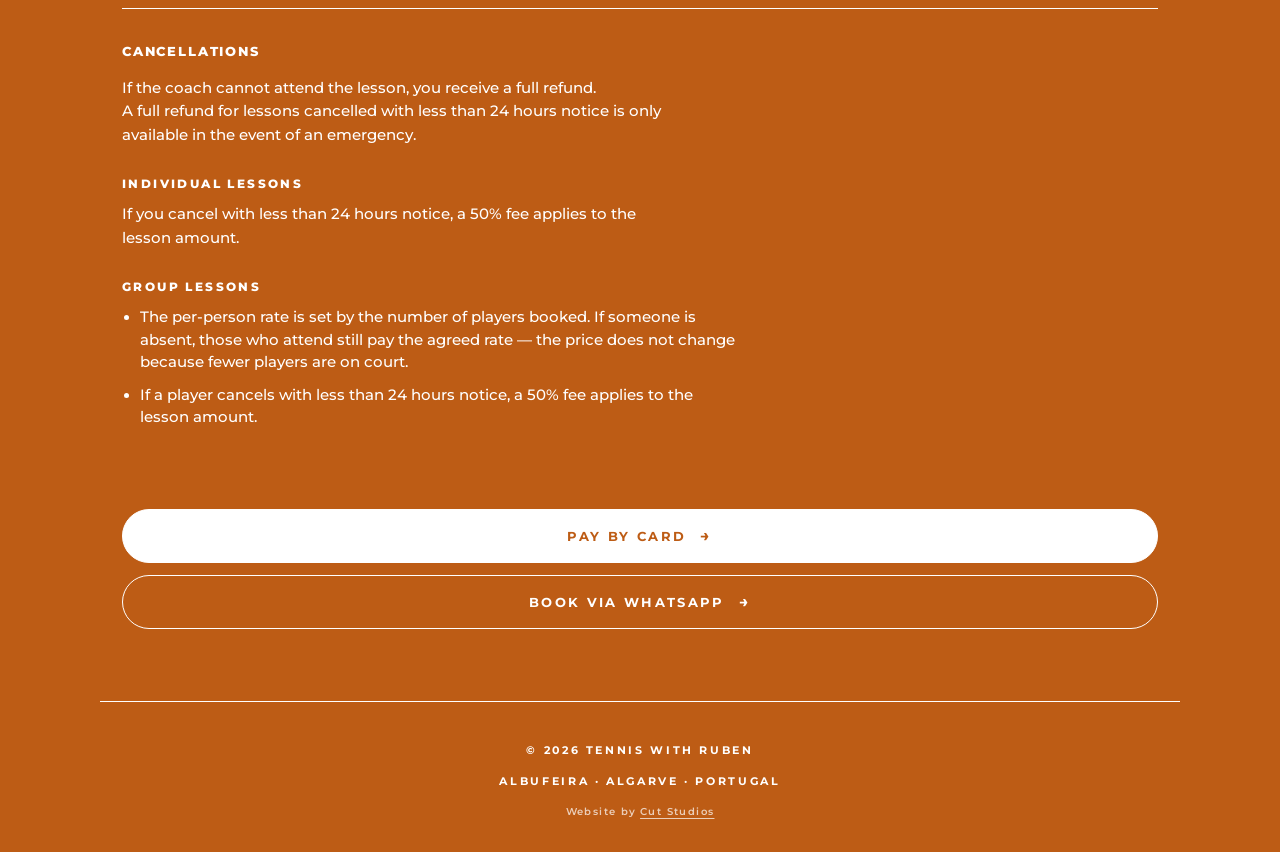
==== commit 7fff6e31: "m" ====
--- a/precos.html
+++ b/precos.html
@@ -219,17 +219,16 @@
 
         <h3 class="price-cancel-subtitle" data-i18n="price.cancel.individual.title">Aulas individuais</h3>
         <p class="info-paragraph" data-i18n="price.cancel.individual.body">
-          Se cancelares com menos de 24 horas de antecedência, aplica-se uma taxa de 35% sobre o valor da aula.
+          Se cancelares com menos de 24 horas de antecedência, aplica-se uma taxa de 50% sobre o valor da aula.
         </p>
 
         <h3 class="price-cancel-subtitle" data-i18n="price.cancel.group.title">Aulas em grupo</h3>
         <ul class="info-list cancel-list">
-          <li data-i18n="price.cancel.group.prepay">O pagamento deve ser feito no momento da marcação.</li>
           <li data-i18n="price.cancel.group.absence">
             O preço por pessoa é fixado pelo número de jogadores marcados. Se alguém faltar, quem comparecer continua a pagar o valor acordado — o preço não muda por haver menos jogadores em court.
           </li>
           <li data-i18n="price.cancel.group.refund">
-            Se um jogador cancelar com pelo menos 24 horas de antecedência, o reembolso é de 50%. Com menos de 24 horas de antecedência, não há reembolso.
+            Se um jogador cancelar com menos de 24 horas de antecedência, aplica-se uma taxa de 50% sobre o valor da aula.
           </li>
         </ul>
       </section>
